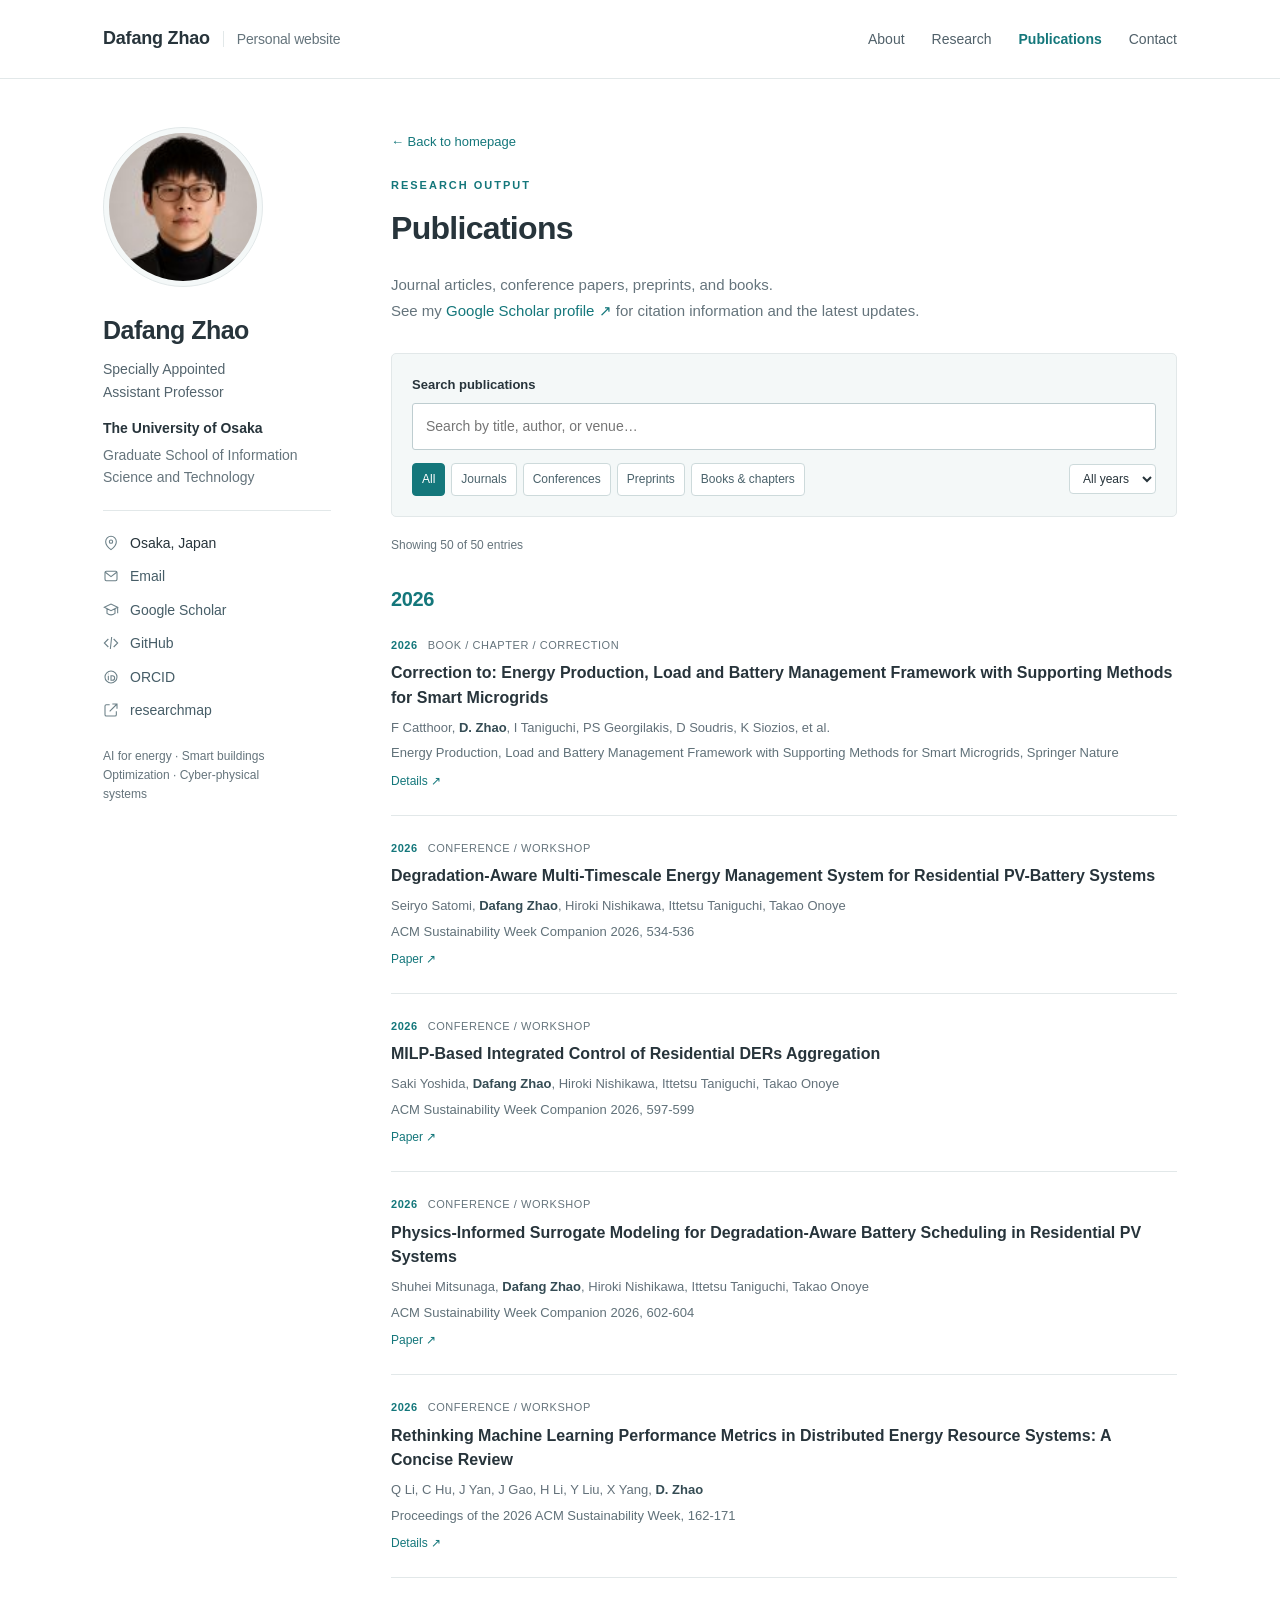
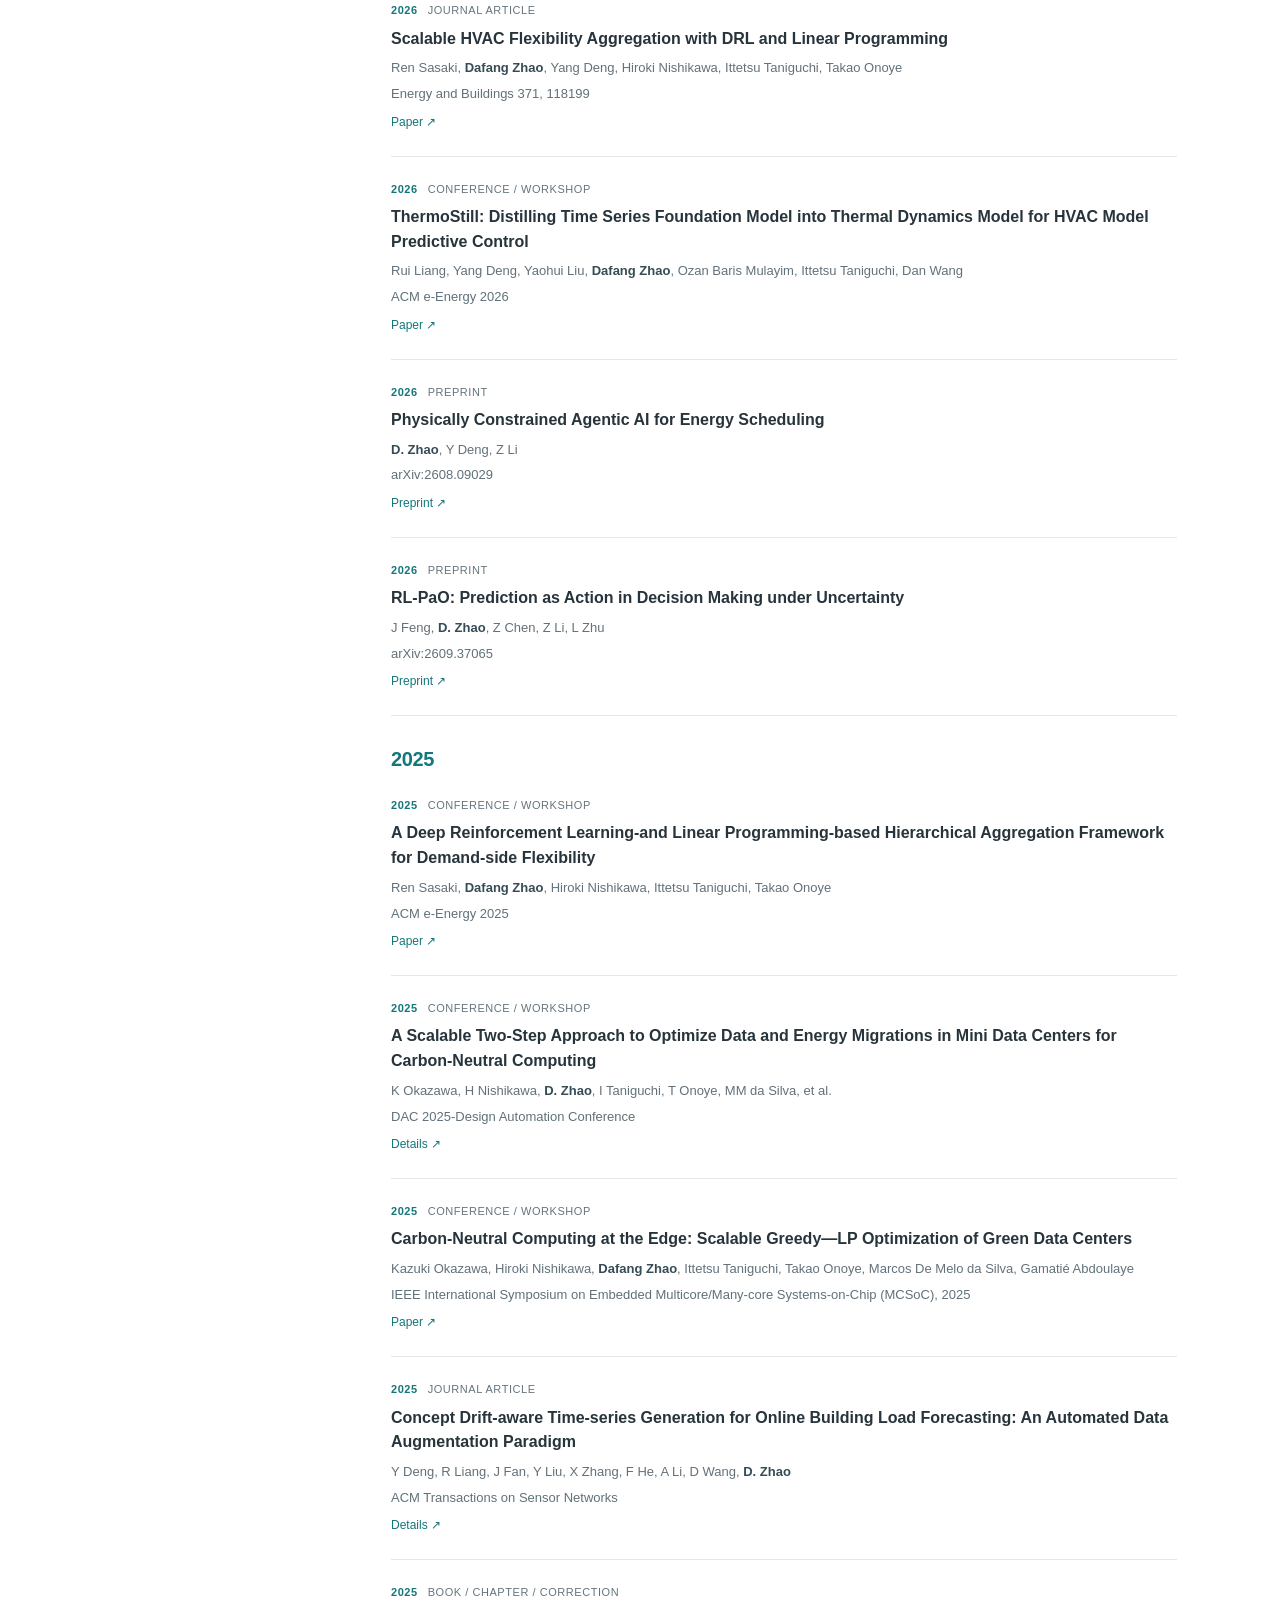
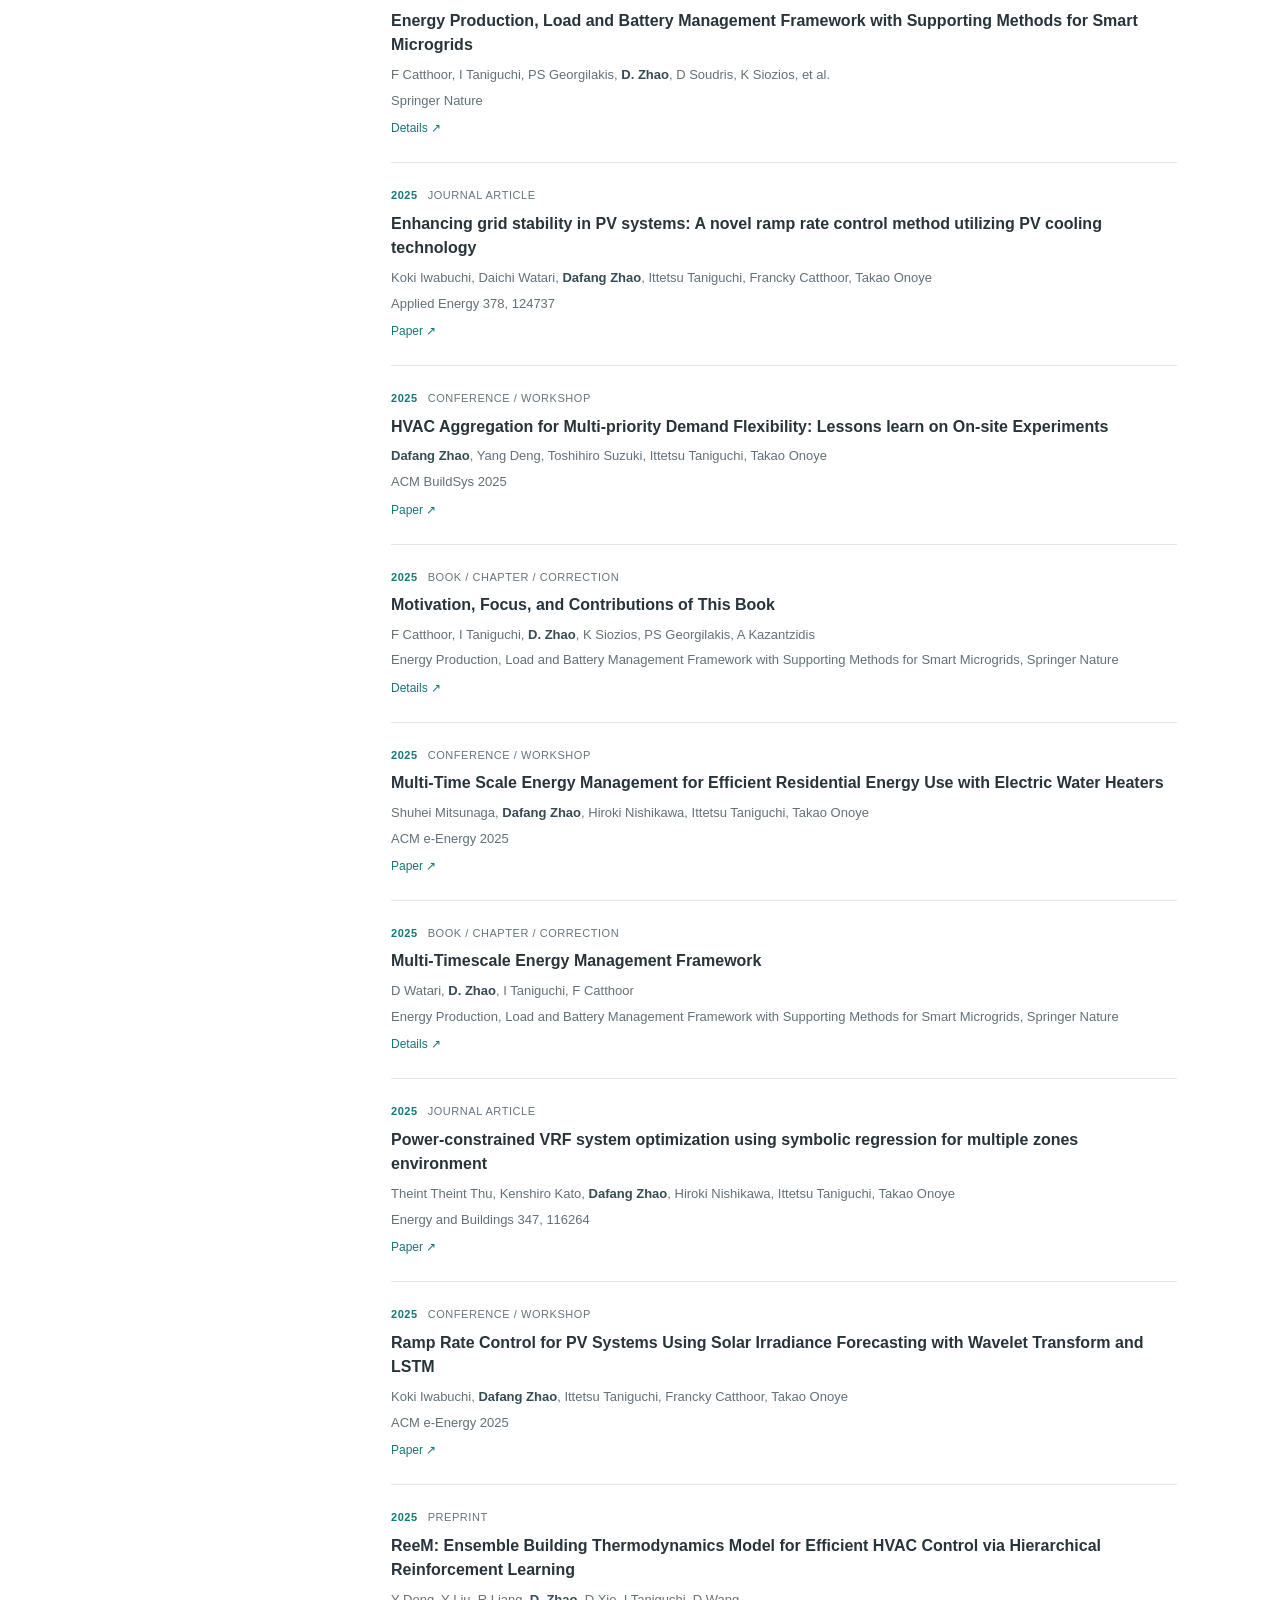
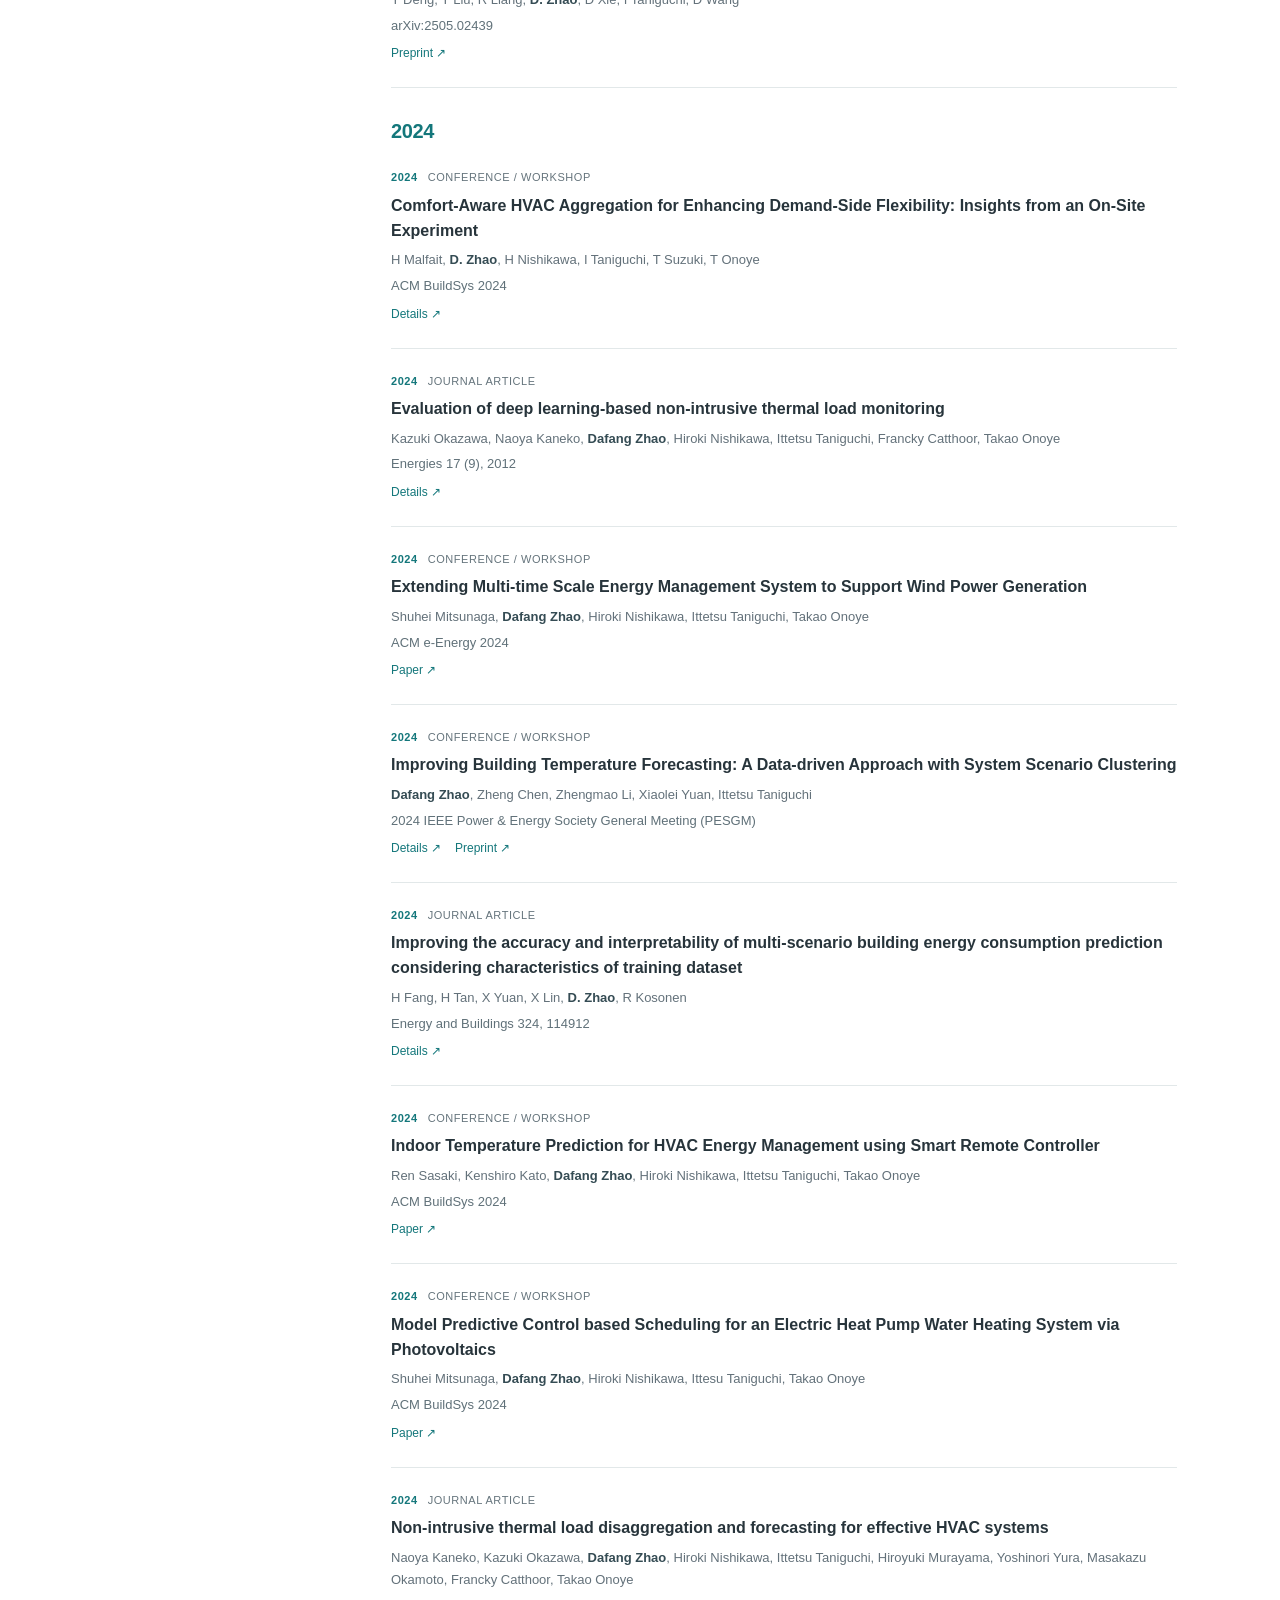
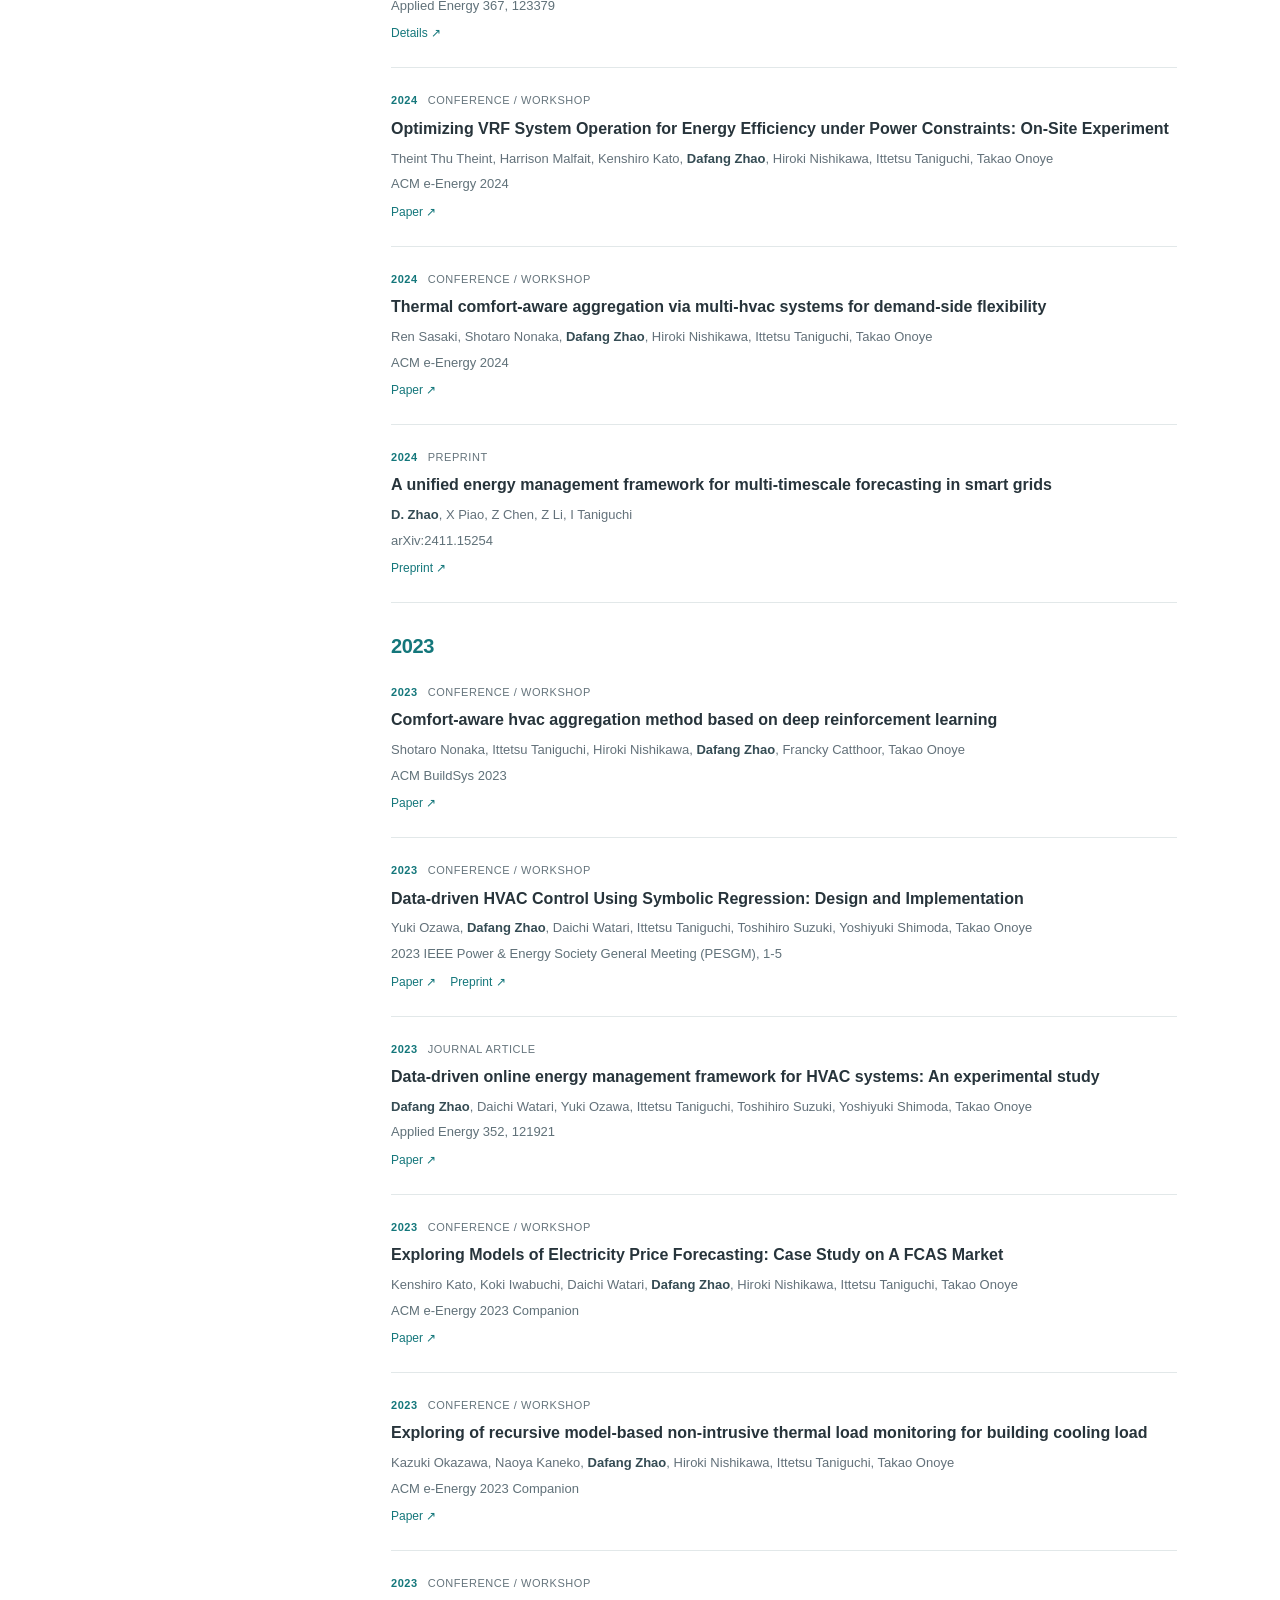
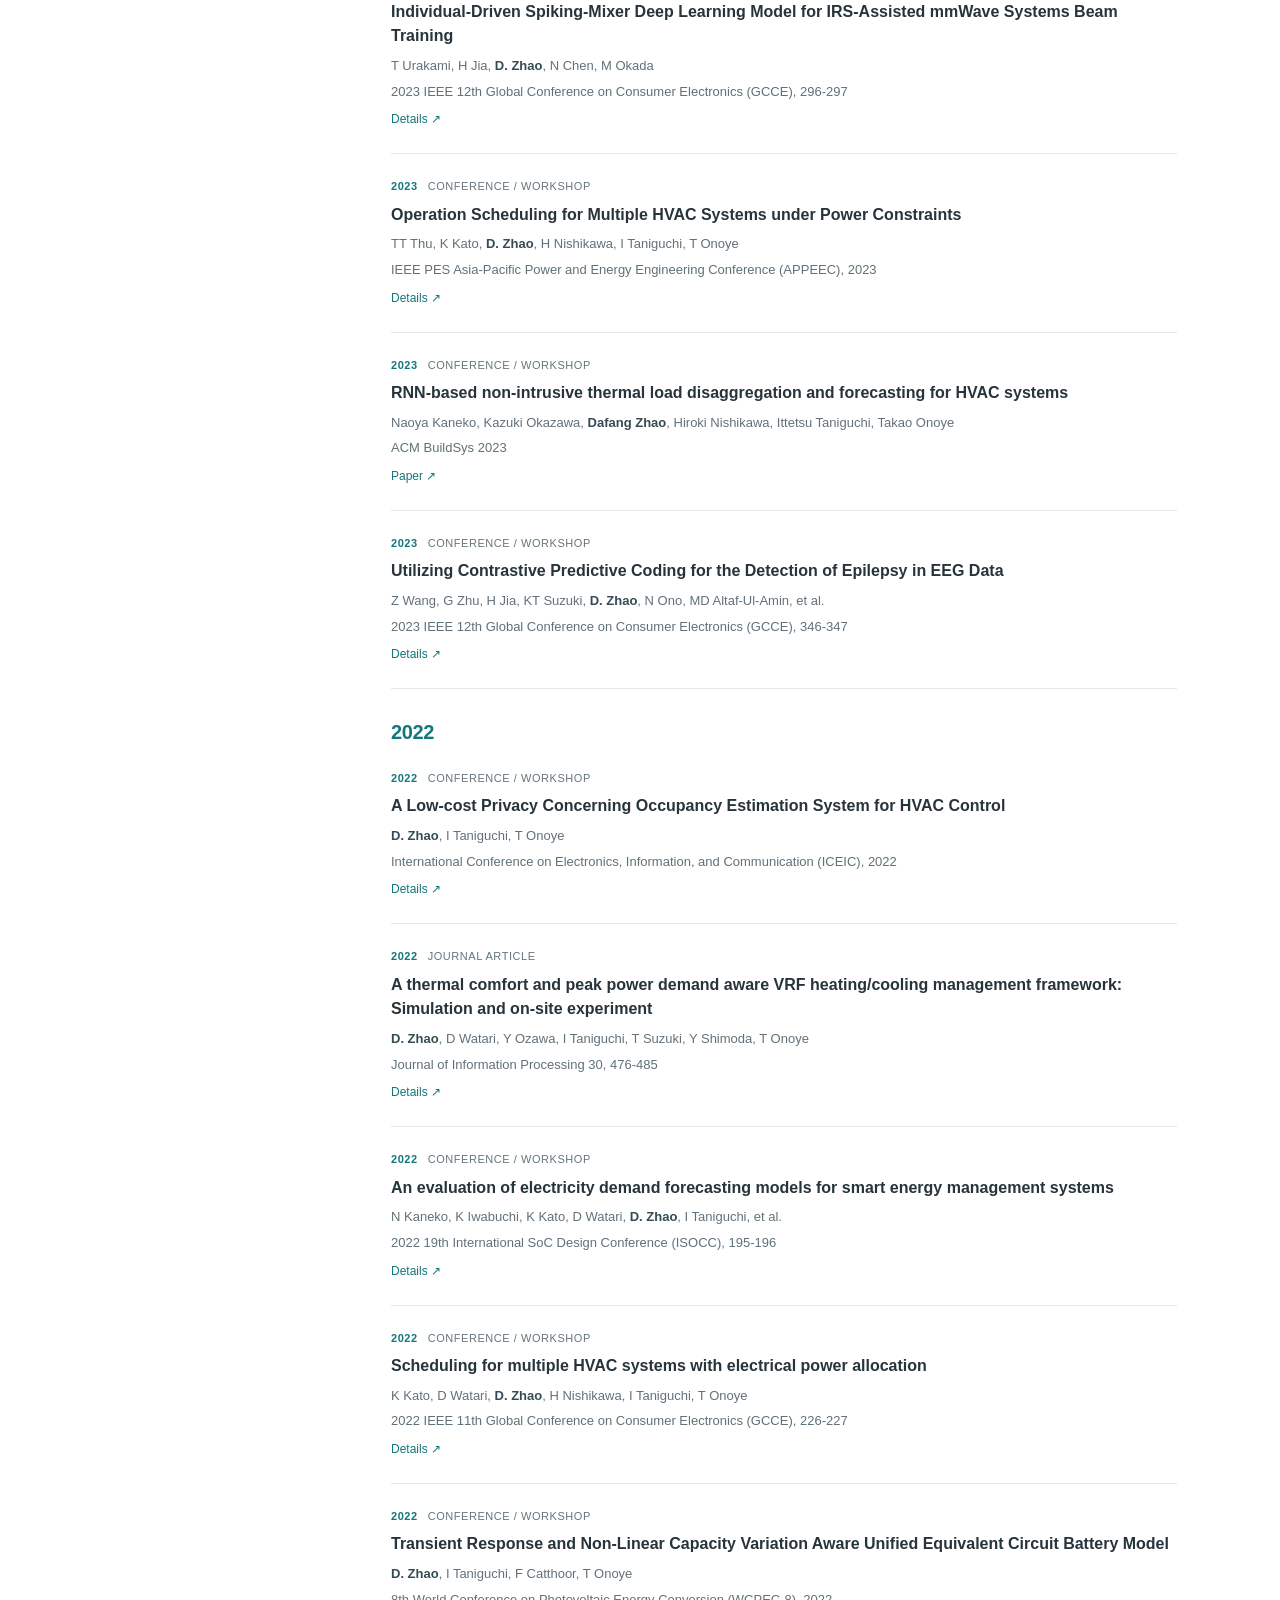
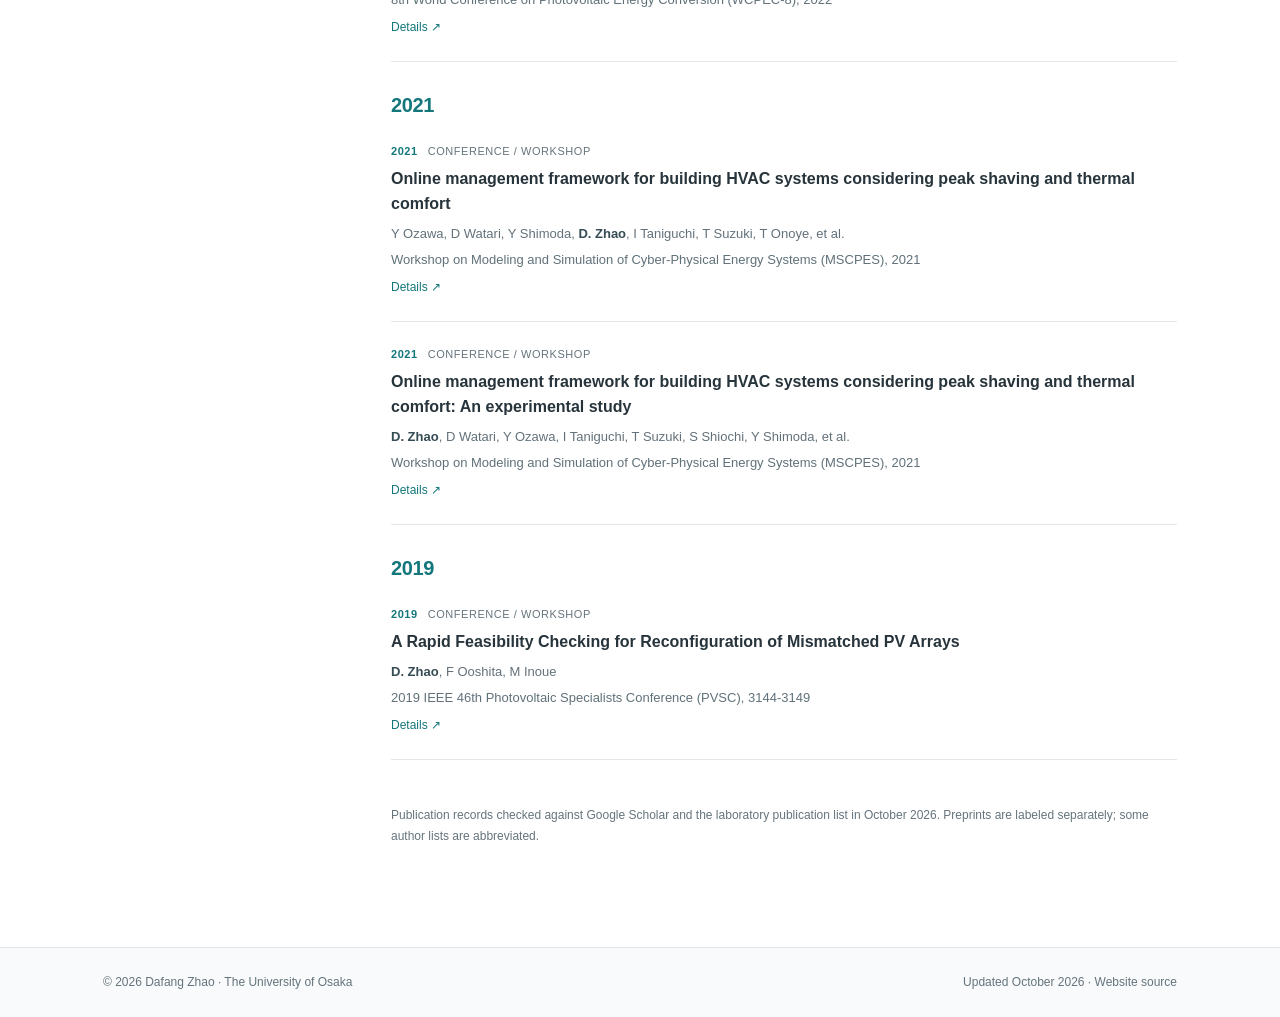
==== publications.html @ ebcf97de "Build personal academic website with research profile and searchable publications" ====
<!doctype html>
<html lang="en"><head>
<meta charset="utf-8"><meta name="viewport" content="width=device-width, initial-scale=1">
<title>Publications | Dafang Zhao</title>
<meta name="description" content="Dafang Zhao, Specially Appointed Assistant Professor at The University of Osaka. Research in AI for energy, HVAC control, battery scheduling, and optimization.">
<meta name="theme-color" content="#14777b"><meta property="og:type" content="website"><meta property="og:title" content="Publications | Dafang Zhao">
<meta property="og:description" content="AI, optimization, and intelligent energy systems. Research, publications, and academic background."><meta property="og:url" content="https://jacobzhao.github.io/publications.html">
<link rel="canonical" href="https://jacobzhao.github.io/publications.html"><link rel="icon" href="assets/favicon.svg" type="image/svg+xml"><link rel="stylesheet" href="assets/style.css">
<script type="application/ld+json">{"@context": "https://schema.org", "@type": "Person", "name": "Dafang Zhao", "url": "https://jacobzhao.github.io/", "image": "https://jacobzhao.github.io/assets/portrait.jpg", "jobTitle": "Specially Appointed Assistant Professor", "affiliation": {"@type": "Organization", "name": "The University of Osaka"}, "sameAs": ["https://scholar.google.com/citations?user=62711IsAAAAJ&hl=en", "https://github.com/JacobZhao", "https://orcid.org/0000-0001-8107-4260", "https://researchmap.jp/zhaodafang?lang=en"]}</script><script src="assets/main.js" defer></script>
</head><body>
<a class="skip-link" href="#main">Skip to content</a>
<header class="masthead"><div class="masthead-inner"><a class="brand" href="index.html">Dafang Zhao<span>Personal website</span></a>
<nav class="main-nav" aria-label="Main navigation"><a href="index.html" >About</a><a href="index.html#research">Research</a><a href="publications.html" aria-current="page">Publications</a><a href="index.html#contact">Contact</a></nav></div></header>
<div class="page-layout"><aside class="profile" aria-label="Dafang Zhao's profile">
      <img class="portrait" src="assets/portrait.jpg" alt="Dafang Zhao" width="160" height="160">
      <h2 class="profile-name">Dafang Zhao</h2>
      <p class="profile-role">Specially Appointed<br>Assistant Professor</p>
      <p class="profile-institution">The University of Osaka<span>Graduate School of Information<br>Science and Technology</span></p>
      <ul class="profile-links"><li class="location"><svg viewBox="0 0 24 24" aria-hidden="true"><path d="M20 10c0 6-8 12-8 12S4 16 4 10a8 8 0 1 1 16 0Z"/><circle cx="12" cy="10" r="2.5"/></svg>Osaka, Japan</li><li><svg viewBox="0 0 24 24" aria-hidden="true"><rect x="3" y="5" width="18" height="14" rx="2"/><path d="m3 6 9 7 9-7"/></svg><a href="mailto:zhao.dafang@ist.osaka-u.ac.jp">Email</a></li><li><svg viewBox="0 0 24 24" aria-hidden="true"><path d="m2 8 10-5 10 5-10 5Z M6 10v7c4 3 8 3 12 0v-7 M22 8v9"/></svg><a href="https://scholar.google.com/citations?user=62711IsAAAAJ&amp;hl=en">Google Scholar</a></li><li><svg viewBox="0 0 24 24" aria-hidden="true"><path d="m8 6-6 6 6 6m8-12 6 6-6 6m-3-15-2 18"/></svg><a href="https://github.com/JacobZhao">GitHub</a></li><li><svg viewBox="0 0 24 24" aria-hidden="true"><circle cx="12" cy="12" r="9"/><path d="M8 10v7m0-10v1m4 2h2a3 3 0 0 1 0 7h-2Z"/></svg><a href="https://orcid.org/0000-0001-8107-4260">ORCID</a></li><li><svg viewBox="0 0 24 24" aria-hidden="true"><path d="M14 3h7v7m0-7L10 14m0-10H5a2 2 0 0 0-2 2v13a2 2 0 0 0 2 2h13a2 2 0 0 0 2-2v-5"/></svg><a href="https://researchmap.jp/zhaodafang?lang=en">researchmap</a></li></ul>
      <p class="sidebar-note">AI for energy · Smart buildings<br>Optimization · Cyber-physical systems</p>
    </aside><main class="content" id="main"><a class="back-link" href="index.html">← Back to homepage</a><p class="eyebrow">Research output</p><h1>Publications</h1><p class="page-intro">Journal articles, conference papers, preprints, and books.<br>See my <a href="https://scholar.google.com/citations?user=62711IsAAAAJ&amp;hl=en">Google Scholar profile ↗</a> for citation information and the latest updates.</p>
    <div class="publication-tools js-only"><label class="search-label" for="publication-search">Search publications</label><input class="search-input" type="search" id="publication-search" placeholder="Search by title, author, or venue…" autocomplete="off">
    <div class="filter-row"><div class="type-filter" role="group" aria-label="Publication type"><button type="button" class="filter-button" data-filter="all" aria-pressed="true">All</button><button type="button" class="filter-button" data-filter="journal" aria-pressed="false">Journals</button><button type="button" class="filter-button" data-filter="conference" aria-pressed="false">Conferences</button><button type="button" class="filter-button" data-filter="preprint" aria-pressed="false">Preprints</button><button type="button" class="filter-button" data-filter="book" aria-pressed="false">Books & chapters</button></div><select class="year-select" id="publication-year" aria-label="Publication year"><option value="all">All years</option><option value="2026">2026</option><option value="2025">2025</option><option value="2024">2024</option><option value="2023">2023</option><option value="2022">2022</option><option value="2021">2021</option><option value="2019">2019</option></select></div></div><p class="results-status js-only" id="results-status" role="status" aria-live="polite">Showing 50 entries</p><section class="year-group" aria-labelledby="year-2026"><h2 class="year-heading" id="year-2026">2026</h2><ul class="pub-list"><li class="publication" data-type="book" data-year="2026">
      <div class="pub-kicker"><span class="year">2026</span><span>Book / chapter / correction</span></div>
      <h3><a href="https://scholar.google.com/citations?view_op=view_citation&amp;hl=en&amp;user=62711IsAAAAJ&amp;cstart=20&amp;pagesize=80&amp;citation_for_view=62711IsAAAAJ:bEWYMUwI8FkC">Correction to: Energy Production, Load and Battery Management Framework with Supporting Methods for Smart Microgrids</a></h3>
      <p class="authors">F Catthoor, <strong>D. Zhao</strong>, I Taniguchi, PS Georgilakis, D Soudris, K Siozios, et al.</p><p class="venue">Energy Production, Load and Battery Management Framework with Supporting Methods for Smart Microgrids, Springer Nature</p>
      <div class="pub-links"><a href="https://scholar.google.com/citations?view_op=view_citation&amp;hl=en&amp;user=62711IsAAAAJ&amp;cstart=20&amp;pagesize=80&amp;citation_for_view=62711IsAAAAJ:bEWYMUwI8FkC">Details ↗</a></div></li><li class="publication" data-type="conference" data-year="2026">
      <div class="pub-kicker"><span class="year">2026</span><span>Conference / workshop</span></div>
      <h3><a href="https://doi.org/10.1145/3765611.3815372">Degradation-Aware Multi-Timescale Energy Management System for Residential PV-Battery Systems</a></h3>
      <p class="authors">Seiryo Satomi, <strong>Dafang Zhao</strong>, Hiroki Nishikawa, Ittetsu Taniguchi, Takao Onoye</p><p class="venue">ACM Sustainability Week Companion 2026, 534-536</p>
      <div class="pub-links"><a href="https://doi.org/10.1145/3765611.3815372">Paper ↗</a></div></li><li class="publication" data-type="conference" data-year="2026">
      <div class="pub-kicker"><span class="year">2026</span><span>Conference / workshop</span></div>
      <h3><a href="https://doi.org/10.1145/3765611.3815352">MILP-Based Integrated Control of Residential DERs Aggregation</a></h3>
      <p class="authors">Saki Yoshida, <strong>Dafang Zhao</strong>, Hiroki Nishikawa, Ittetsu Taniguchi, Takao Onoye</p><p class="venue">ACM Sustainability Week Companion 2026, 597-599</p>
      <div class="pub-links"><a href="https://doi.org/10.1145/3765611.3815352">Paper ↗</a></div></li><li class="publication" data-type="conference" data-year="2026">
      <div class="pub-kicker"><span class="year">2026</span><span>Conference / workshop</span></div>
      <h3><a href="https://doi.org/10.1145/3765611.3815356">Physics-Informed Surrogate Modeling for Degradation-Aware Battery Scheduling in Residential PV Systems</a></h3>
      <p class="authors">Shuhei Mitsunaga, <strong>Dafang Zhao</strong>, Hiroki Nishikawa, Ittetsu Taniguchi, Takao Onoye</p><p class="venue">ACM Sustainability Week Companion 2026, 602-604</p>
      <div class="pub-links"><a href="https://doi.org/10.1145/3765611.3815356">Paper ↗</a></div></li><li class="publication" data-type="conference" data-year="2026">
      <div class="pub-kicker"><span class="year">2026</span><span>Conference / workshop</span></div>
      <h3><a href="https://scholar.google.com/citations?view_op=view_citation&amp;hl=en&amp;user=62711IsAAAAJ&amp;cstart=20&amp;pagesize=80&amp;citation_for_view=62711IsAAAAJ:maZDTaKrznsC">Rethinking Machine Learning Performance Metrics in Distributed Energy Resource Systems: A Concise Review</a></h3>
      <p class="authors">Q Li, C Hu, J Yan, J Gao, H Li, Y Liu, X Yang, <strong>D. Zhao</strong></p><p class="venue">Proceedings of the 2026 ACM Sustainability Week, 162-171</p>
      <div class="pub-links"><a href="https://scholar.google.com/citations?view_op=view_citation&amp;hl=en&amp;user=62711IsAAAAJ&amp;cstart=20&amp;pagesize=80&amp;citation_for_view=62711IsAAAAJ:maZDTaKrznsC">Details ↗</a></div></li><li class="publication" data-type="journal" data-year="2026">
      <div class="pub-kicker"><span class="year">2026</span><span>Journal article</span></div>
      <h3><a href="https://doi.org/10.1016/j.enbuild.2026.118199">Scalable HVAC Flexibility Aggregation with DRL and Linear Programming</a></h3>
      <p class="authors">Ren Sasaki, <strong>Dafang Zhao</strong>, Yang Deng, Hiroki Nishikawa, Ittetsu Taniguchi, Takao Onoye</p><p class="venue">Energy and Buildings 371, 118199</p>
      <div class="pub-links"><a href="https://doi.org/10.1016/j.enbuild.2026.118199">Paper ↗</a></div></li><li class="publication" data-type="conference" data-year="2026">
      <div class="pub-kicker"><span class="year">2026</span><span>Conference / workshop</span></div>
      <h3><a href="https://doi.org/10.1145/3744255.3811745">ThermoStill: Distilling Time Series Foundation Model into Thermal Dynamics Model for HVAC Model Predictive Control</a></h3>
      <p class="authors">Rui Liang, Yang Deng, Yaohui Liu, <strong>Dafang Zhao</strong>, Ozan Baris Mulayim, Ittetsu Taniguchi, Dan Wang</p><p class="venue">ACM e-Energy 2026</p>
      <div class="pub-links"><a href="https://doi.org/10.1145/3744255.3811745">Paper ↗</a></div></li><li class="publication" data-type="preprint" data-year="2026">
      <div class="pub-kicker"><span class="year">2026</span><span>Preprint</span></div>
      <h3><a href="https://arxiv.org/abs/2608.09029">Physically Constrained Agentic AI for Energy Scheduling</a></h3>
      <p class="authors"><strong>D. Zhao</strong>, Y Deng, Z Li</p><p class="venue">arXiv:2608.09029</p>
      <div class="pub-links"><a href="https://arxiv.org/abs/2608.09029">Preprint ↗</a></div></li><li class="publication" data-type="preprint" data-year="2026">
      <div class="pub-kicker"><span class="year">2026</span><span>Preprint</span></div>
      <h3><a href="https://arxiv.org/abs/2609.37065">RL-PaO: Prediction as Action in Decision Making under Uncertainty</a></h3>
      <p class="authors">J Feng, <strong>D. Zhao</strong>, Z Chen, Z Li, L Zhu</p><p class="venue">arXiv:2609.37065</p>
      <div class="pub-links"><a href="https://arxiv.org/abs/2609.37065">Preprint ↗</a></div></li></ul></section><section class="year-group" aria-labelledby="year-2025"><h2 class="year-heading" id="year-2025">2025</h2><ul class="pub-list"><li class="publication" data-type="conference" data-year="2025">
      <div class="pub-kicker"><span class="year">2025</span><span>Conference / workshop</span></div>
      <h3><a href="https://doi.org/10.1145/3679240.3734672">A Deep Reinforcement Learning-and Linear Programming-based Hierarchical Aggregation Framework for Demand-side Flexibility</a></h3>
      <p class="authors">Ren Sasaki, <strong>Dafang Zhao</strong>, Hiroki Nishikawa, Ittetsu Taniguchi, Takao Onoye</p><p class="venue">ACM e-Energy 2025</p>
      <div class="pub-links"><a href="https://doi.org/10.1145/3679240.3734672">Paper ↗</a></div></li><li class="publication" data-type="conference" data-year="2025">
      <div class="pub-kicker"><span class="year">2025</span><span>Conference / workshop</span></div>
      <h3><a href="https://scholar.google.com/citations?view_op=view_citation&amp;hl=en&amp;user=62711IsAAAAJ&amp;cstart=20&amp;pagesize=80&amp;citation_for_view=62711IsAAAAJ:blknAaTinKkC">A Scalable Two-Step Approach to Optimize Data and Energy Migrations in Mini Data Centers for Carbon-Neutral Computing</a></h3>
      <p class="authors">K Okazawa, H Nishikawa, <strong>D. Zhao</strong>, I Taniguchi, T Onoye, MM da Silva, et al.</p><p class="venue">DAC 2025-Design Automation Conference</p>
      <div class="pub-links"><a href="https://scholar.google.com/citations?view_op=view_citation&amp;hl=en&amp;user=62711IsAAAAJ&amp;cstart=20&amp;pagesize=80&amp;citation_for_view=62711IsAAAAJ:blknAaTinKkC">Details ↗</a></div></li><li class="publication" data-type="conference" data-year="2025">
      <div class="pub-kicker"><span class="year">2025</span><span>Conference / workshop</span></div>
      <h3><a href="https://doi.org/10.1109/MCSoC67473.2025.00110">Carbon-Neutral Computing at the Edge: Scalable Greedy—LP Optimization of Green Data Centers</a></h3>
      <p class="authors">Kazuki Okazawa, Hiroki Nishikawa, <strong>Dafang Zhao</strong>, Ittetsu Taniguchi, Takao Onoye, Marcos De Melo da Silva, Gamatié Abdoulaye</p><p class="venue">IEEE International Symposium on Embedded Multicore/Many-core Systems-on-Chip (MCSoC), 2025</p>
      <div class="pub-links"><a href="https://doi.org/10.1109/MCSoC67473.2025.00110">Paper ↗</a></div></li><li class="publication" data-type="journal" data-year="2025">
      <div class="pub-kicker"><span class="year">2025</span><span>Journal article</span></div>
      <h3><a href="https://scholar.google.com/citations?view_op=view_citation&amp;hl=en&amp;user=62711IsAAAAJ&amp;cstart=20&amp;pagesize=80&amp;citation_for_view=62711IsAAAAJ:qUcmZB5y_30C">Concept Drift-aware Time-series Generation for Online Building Load Forecasting: An Automated Data Augmentation Paradigm</a></h3>
      <p class="authors">Y Deng, R Liang, J Fan, Y Liu, X Zhang, F He, A Li, D Wang, <strong>D. Zhao</strong></p><p class="venue">ACM Transactions on Sensor Networks</p>
      <div class="pub-links"><a href="https://scholar.google.com/citations?view_op=view_citation&amp;hl=en&amp;user=62711IsAAAAJ&amp;cstart=20&amp;pagesize=80&amp;citation_for_view=62711IsAAAAJ:qUcmZB5y_30C">Details ↗</a></div></li><li class="publication" data-type="book" data-year="2025">
      <div class="pub-kicker"><span class="year">2025</span><span>Book / chapter / correction</span></div>
      <h3><a href="https://scholar.google.com/citations?view_op=view_citation&amp;hl=en&amp;user=62711IsAAAAJ&amp;cstart=20&amp;pagesize=80&amp;citation_for_view=62711IsAAAAJ:RHpTSmoSYBkC">Energy Production, Load and Battery Management Framework with Supporting Methods for Smart Microgrids</a></h3>
      <p class="authors">F Catthoor, I Taniguchi, PS Georgilakis, <strong>D. Zhao</strong>, D Soudris, K Siozios, et al.</p><p class="venue">Springer Nature</p>
      <div class="pub-links"><a href="https://scholar.google.com/citations?view_op=view_citation&amp;hl=en&amp;user=62711IsAAAAJ&amp;cstart=20&amp;pagesize=80&amp;citation_for_view=62711IsAAAAJ:RHpTSmoSYBkC">Details ↗</a></div></li><li class="publication" data-type="journal" data-year="2025">
      <div class="pub-kicker"><span class="year">2025</span><span>Journal article</span></div>
      <h3><a href="https://doi.org/10.1016/j.apenergy.2024.124737">Enhancing grid stability in PV systems: A novel ramp rate control method utilizing PV cooling technology</a></h3>
      <p class="authors">Koki Iwabuchi, Daichi Watari, <strong>Dafang Zhao</strong>, Ittetsu Taniguchi, Francky Catthoor, Takao Onoye</p><p class="venue">Applied Energy 378, 124737</p>
      <div class="pub-links"><a href="https://doi.org/10.1016/j.apenergy.2024.124737">Paper ↗</a></div></li><li class="publication" data-type="conference" data-year="2025">
      <div class="pub-kicker"><span class="year">2025</span><span>Conference / workshop</span></div>
      <h3><a href="https://doi.org/10.1145/3736425.3770099">HVAC Aggregation for Multi-priority Demand Flexibility: Lessons learn on On-site Experiments</a></h3>
      <p class="authors"><strong>Dafang Zhao</strong>, Yang Deng, Toshihiro Suzuki, Ittetsu Taniguchi, Takao Onoye</p><p class="venue">ACM BuildSys 2025</p>
      <div class="pub-links"><a href="https://doi.org/10.1145/3736425.3770099">Paper ↗</a></div></li><li class="publication" data-type="book" data-year="2025">
      <div class="pub-kicker"><span class="year">2025</span><span>Book / chapter / correction</span></div>
      <h3><a href="https://scholar.google.com/citations?view_op=view_citation&amp;hl=en&amp;user=62711IsAAAAJ&amp;cstart=20&amp;pagesize=80&amp;citation_for_view=62711IsAAAAJ:HDshCWvjkbEC">Motivation, Focus, and Contributions of This Book</a></h3>
      <p class="authors">F Catthoor, I Taniguchi, <strong>D. Zhao</strong>, K Siozios, PS Georgilakis, A Kazantzidis</p><p class="venue">Energy Production, Load and Battery Management Framework with Supporting Methods for Smart Microgrids, Springer Nature</p>
      <div class="pub-links"><a href="https://scholar.google.com/citations?view_op=view_citation&amp;hl=en&amp;user=62711IsAAAAJ&amp;cstart=20&amp;pagesize=80&amp;citation_for_view=62711IsAAAAJ:HDshCWvjkbEC">Details ↗</a></div></li><li class="publication" data-type="conference" data-year="2025">
      <div class="pub-kicker"><span class="year">2025</span><span>Conference / workshop</span></div>
      <h3><a href="https://doi.org/10.1145/3679240.3734673">Multi-Time Scale Energy Management for Efficient Residential Energy Use with Electric Water Heaters</a></h3>
      <p class="authors">Shuhei Mitsunaga, <strong>Dafang Zhao</strong>, Hiroki Nishikawa, Ittetsu Taniguchi, Takao Onoye</p><p class="venue">ACM e-Energy 2025</p>
      <div class="pub-links"><a href="https://doi.org/10.1145/3679240.3734673">Paper ↗</a></div></li><li class="publication" data-type="book" data-year="2025">
      <div class="pub-kicker"><span class="year">2025</span><span>Book / chapter / correction</span></div>
      <h3><a href="https://scholar.google.com/citations?view_op=view_citation&amp;hl=en&amp;user=62711IsAAAAJ&amp;cstart=20&amp;pagesize=80&amp;citation_for_view=62711IsAAAAJ:mB3voiENLucC">Multi-Timescale Energy Management Framework</a></h3>
      <p class="authors">D Watari, <strong>D. Zhao</strong>, I Taniguchi, F Catthoor</p><p class="venue">Energy Production, Load and Battery Management Framework with Supporting Methods for Smart Microgrids, Springer Nature</p>
      <div class="pub-links"><a href="https://scholar.google.com/citations?view_op=view_citation&amp;hl=en&amp;user=62711IsAAAAJ&amp;cstart=20&amp;pagesize=80&amp;citation_for_view=62711IsAAAAJ:mB3voiENLucC">Details ↗</a></div></li><li class="publication" data-type="journal" data-year="2025">
      <div class="pub-kicker"><span class="year">2025</span><span>Journal article</span></div>
      <h3><a href="https://doi.org/10.1016/j.enbuild.2025.116264">Power-constrained VRF system optimization using symbolic regression for multiple zones environment</a></h3>
      <p class="authors">Theint Theint Thu, Kenshiro Kato, <strong>Dafang Zhao</strong>, Hiroki Nishikawa, Ittetsu Taniguchi, Takao Onoye</p><p class="venue">Energy and Buildings 347, 116264</p>
      <div class="pub-links"><a href="https://doi.org/10.1016/j.enbuild.2025.116264">Paper ↗</a></div></li><li class="publication" data-type="conference" data-year="2025">
      <div class="pub-kicker"><span class="year">2025</span><span>Conference / workshop</span></div>
      <h3><a href="https://doi.org/10.1145/3679240.3734679">Ramp Rate Control for PV Systems Using Solar Irradiance Forecasting with Wavelet Transform and LSTM</a></h3>
      <p class="authors">Koki Iwabuchi, <strong>Dafang Zhao</strong>, Ittetsu Taniguchi, Francky Catthoor, Takao Onoye</p><p class="venue">ACM e-Energy 2025</p>
      <div class="pub-links"><a href="https://doi.org/10.1145/3679240.3734679">Paper ↗</a></div></li><li class="publication" data-type="preprint" data-year="2025">
      <div class="pub-kicker"><span class="year">2025</span><span>Preprint</span></div>
      <h3><a href="https://arxiv.org/abs/2505.02439">ReeM: Ensemble Building Thermodynamics Model for Efficient HVAC Control via Hierarchical Reinforcement Learning</a></h3>
      <p class="authors">Y Deng, Y Liu, R Liang, <strong>D. Zhao</strong>, D Xie, I Taniguchi, D Wang</p><p class="venue">arXiv:2505.02439</p>
      <div class="pub-links"><a href="https://arxiv.org/abs/2505.02439">Preprint ↗</a></div></li></ul></section><section class="year-group" aria-labelledby="year-2024"><h2 class="year-heading" id="year-2024">2024</h2><ul class="pub-list"><li class="publication" data-type="conference" data-year="2024">
      <div class="pub-kicker"><span class="year">2024</span><span>Conference / workshop</span></div>
      <h3><a href="https://scholar.google.com/citations?view_op=view_citation&amp;hl=en&amp;user=62711IsAAAAJ&amp;cstart=20&amp;pagesize=80&amp;citation_for_view=62711IsAAAAJ:9ZlFYXVOiuMC">Comfort-Aware HVAC Aggregation for Enhancing Demand-Side Flexibility: Insights from an On-Site Experiment</a></h3>
      <p class="authors">H Malfait, <strong>D. Zhao</strong>, H Nishikawa, I Taniguchi, T Suzuki, T Onoye</p><p class="venue">ACM BuildSys 2024</p>
      <div class="pub-links"><a href="https://scholar.google.com/citations?view_op=view_citation&amp;hl=en&amp;user=62711IsAAAAJ&amp;cstart=20&amp;pagesize=80&amp;citation_for_view=62711IsAAAAJ:9ZlFYXVOiuMC">Details ↗</a></div></li><li class="publication" data-type="journal" data-year="2024">
      <div class="pub-kicker"><span class="year">2024</span><span>Journal article</span></div>
      <h3><a href="https://scholar.google.com/citations?view_op=view_citation&amp;hl=en&amp;user=62711IsAAAAJ&amp;citation_for_view=62711IsAAAAJ:Zph67rFs4hoC">Evaluation of deep learning-based non-intrusive thermal load monitoring</a></h3>
      <p class="authors">Kazuki Okazawa, Naoya Kaneko, <strong>Dafang Zhao</strong>, Hiroki Nishikawa, Ittetsu Taniguchi, Francky Catthoor, Takao Onoye</p><p class="venue">Energies 17 (9), 2012</p>
      <div class="pub-links"><a href="https://scholar.google.com/citations?view_op=view_citation&amp;hl=en&amp;user=62711IsAAAAJ&amp;citation_for_view=62711IsAAAAJ:Zph67rFs4hoC">Details ↗</a></div></li><li class="publication" data-type="conference" data-year="2024">
      <div class="pub-kicker"><span class="year">2024</span><span>Conference / workshop</span></div>
      <h3><a href="https://doi.org/10.1145/3632775.3661978">Extending Multi-time Scale Energy Management System to Support Wind Power Generation</a></h3>
      <p class="authors">Shuhei Mitsunaga, <strong>Dafang Zhao</strong>, Hiroki Nishikawa, Ittetsu Taniguchi, Takao Onoye</p><p class="venue">ACM e-Energy 2024</p>
      <div class="pub-links"><a href="https://doi.org/10.1145/3632775.3661978">Paper ↗</a></div></li><li class="publication" data-type="conference" data-year="2024">
      <div class="pub-kicker"><span class="year">2024</span><span>Conference / workshop</span></div>
      <h3><a href="https://scholar.google.com/citations?view_op=view_citation&amp;hl=en&amp;user=62711IsAAAAJ&amp;citation_for_view=62711IsAAAAJ:8k81kl-MbHgC">Improving Building Temperature Forecasting: A Data-driven Approach with System Scenario Clustering</a></h3>
      <p class="authors"><strong>Dafang Zhao</strong>, Zheng Chen, Zhengmao Li, Xiaolei Yuan, Ittetsu Taniguchi</p><p class="venue">2024 IEEE Power &amp; Energy Society General Meeting (PESGM)</p>
      <div class="pub-links"><a href="https://scholar.google.com/citations?view_op=view_citation&amp;hl=en&amp;user=62711IsAAAAJ&amp;citation_for_view=62711IsAAAAJ:8k81kl-MbHgC">Details ↗</a><a href="https://arxiv.org/abs/2402.13628">Preprint ↗</a></div></li><li class="publication" data-type="journal" data-year="2024">
      <div class="pub-kicker"><span class="year">2024</span><span>Journal article</span></div>
      <h3><a href="https://scholar.google.com/citations?view_op=view_citation&amp;hl=en&amp;user=62711IsAAAAJ&amp;citation_for_view=62711IsAAAAJ:4DMP91E08xMC">Improving the accuracy and interpretability of multi-scenario building energy consumption prediction considering characteristics of training dataset</a></h3>
      <p class="authors">H Fang, H Tan, X Yuan, X Lin, <strong>D. Zhao</strong>, R Kosonen</p><p class="venue">Energy and Buildings 324, 114912</p>
      <div class="pub-links"><a href="https://scholar.google.com/citations?view_op=view_citation&amp;hl=en&amp;user=62711IsAAAAJ&amp;citation_for_view=62711IsAAAAJ:4DMP91E08xMC">Details ↗</a></div></li><li class="publication" data-type="conference" data-year="2024">
      <div class="pub-kicker"><span class="year">2024</span><span>Conference / workshop</span></div>
      <h3><a href="https://doi.org/10.1145/3671127.3698702">Indoor Temperature Prediction for HVAC Energy Management using Smart Remote Controller</a></h3>
      <p class="authors">Ren Sasaki, Kenshiro Kato, <strong>Dafang Zhao</strong>, Hiroki Nishikawa, Ittetsu Taniguchi, Takao Onoye</p><p class="venue">ACM BuildSys 2024</p>
      <div class="pub-links"><a href="https://doi.org/10.1145/3671127.3698702">Paper ↗</a></div></li><li class="publication" data-type="conference" data-year="2024">
      <div class="pub-kicker"><span class="year">2024</span><span>Conference / workshop</span></div>
      <h3><a href="https://doi.org/10.1145/3671127.3698701">Model Predictive Control based Scheduling for an Electric Heat Pump Water Heating System via Photovoltaics</a></h3>
      <p class="authors">Shuhei Mitsunaga, <strong>Dafang Zhao</strong>, Hiroki Nishikawa, Ittesu Taniguchi, Takao Onoye</p><p class="venue">ACM BuildSys 2024</p>
      <div class="pub-links"><a href="https://doi.org/10.1145/3671127.3698701">Paper ↗</a></div></li><li class="publication" data-type="journal" data-year="2024">
      <div class="pub-kicker"><span class="year">2024</span><span>Journal article</span></div>
      <h3><a href="https://scholar.google.com/citations?view_op=view_citation&amp;hl=en&amp;user=62711IsAAAAJ&amp;citation_for_view=62711IsAAAAJ:ULOm3_A8WrAC">Non-intrusive thermal load disaggregation and forecasting for effective HVAC systems</a></h3>
      <p class="authors">Naoya Kaneko, Kazuki Okazawa, <strong>Dafang Zhao</strong>, Hiroki Nishikawa, Ittetsu Taniguchi, Hiroyuki Murayama, Yoshinori Yura, Masakazu Okamoto, Francky Catthoor, Takao Onoye</p><p class="venue">Applied Energy 367, 123379</p>
      <div class="pub-links"><a href="https://scholar.google.com/citations?view_op=view_citation&amp;hl=en&amp;user=62711IsAAAAJ&amp;citation_for_view=62711IsAAAAJ:ULOm3_A8WrAC">Details ↗</a></div></li><li class="publication" data-type="conference" data-year="2024">
      <div class="pub-kicker"><span class="year">2024</span><span>Conference / workshop</span></div>
      <h3><a href="https://doi.org/10.1145/3632775.3661977">Optimizing VRF System Operation for Energy Efficiency under Power Constraints: On-Site Experiment</a></h3>
      <p class="authors">Theint Thu Theint, Harrison Malfait, Kenshiro Kato, <strong>Dafang Zhao</strong>, Hiroki Nishikawa, Ittetsu Taniguchi, Takao Onoye</p><p class="venue">ACM e-Energy 2024</p>
      <div class="pub-links"><a href="https://doi.org/10.1145/3632775.3661977">Paper ↗</a></div></li><li class="publication" data-type="conference" data-year="2024">
      <div class="pub-kicker"><span class="year">2024</span><span>Conference / workshop</span></div>
      <h3><a href="https://doi.org/10.1145/3632775.3661975">Thermal comfort-aware aggregation via multi-hvac systems for demand-side flexibility</a></h3>
      <p class="authors">Ren Sasaki, Shotaro Nonaka, <strong>Dafang Zhao</strong>, Hiroki Nishikawa, Ittetsu Taniguchi, Takao Onoye</p><p class="venue">ACM e-Energy 2024</p>
      <div class="pub-links"><a href="https://doi.org/10.1145/3632775.3661975">Paper ↗</a></div></li><li class="publication" data-type="preprint" data-year="2024">
      <div class="pub-kicker"><span class="year">2024</span><span>Preprint</span></div>
      <h3><a href="https://arxiv.org/abs/2411.15254">A unified energy management framework for multi-timescale forecasting in smart grids</a></h3>
      <p class="authors"><strong>D. Zhao</strong>, X Piao, Z Chen, Z Li, I Taniguchi</p><p class="venue">arXiv:2411.15254</p>
      <div class="pub-links"><a href="https://arxiv.org/abs/2411.15254">Preprint ↗</a></div></li></ul></section><section class="year-group" aria-labelledby="year-2023"><h2 class="year-heading" id="year-2023">2023</h2><ul class="pub-list"><li class="publication" data-type="conference" data-year="2023">
      <div class="pub-kicker"><span class="year">2023</span><span>Conference / workshop</span></div>
      <h3><a href="https://doi.org/10.1145/3600100.3626265">Comfort-aware hvac aggregation method based on deep reinforcement learning</a></h3>
      <p class="authors">Shotaro Nonaka, Ittetsu Taniguchi, Hiroki Nishikawa, <strong>Dafang Zhao</strong>, Francky Catthoor, Takao Onoye</p><p class="venue">ACM BuildSys 2023</p>
      <div class="pub-links"><a href="https://doi.org/10.1145/3600100.3626265">Paper ↗</a></div></li><li class="publication" data-type="conference" data-year="2023">
      <div class="pub-kicker"><span class="year">2023</span><span>Conference / workshop</span></div>
      <h3><a href="https://doi.org/10.1109/PESGM52003.2023.10253270">Data-driven HVAC Control Using Symbolic Regression: Design and Implementation</a></h3>
      <p class="authors">Yuki Ozawa, <strong>Dafang Zhao</strong>, Daichi Watari, Ittetsu Taniguchi, Toshihiro Suzuki, Yoshiyuki Shimoda, Takao Onoye</p><p class="venue">2023 IEEE Power &amp; Energy Society General Meeting (PESGM), 1-5</p>
      <div class="pub-links"><a href="https://doi.org/10.1109/PESGM52003.2023.10253270">Paper ↗</a><a href="https://arxiv.org/abs/2304.03078">Preprint ↗</a></div></li><li class="publication" data-type="journal" data-year="2023">
      <div class="pub-kicker"><span class="year">2023</span><span>Journal article</span></div>
      <h3><a href="https://doi.org/10.1016/j.apenergy.2023.121921">Data-driven online energy management framework for HVAC systems: An experimental study</a></h3>
      <p class="authors"><strong>Dafang Zhao</strong>, Daichi Watari, Yuki Ozawa, Ittetsu Taniguchi, Toshihiro Suzuki, Yoshiyuki Shimoda, Takao Onoye</p><p class="venue">Applied Energy 352, 121921</p>
      <div class="pub-links"><a href="https://doi.org/10.1016/j.apenergy.2023.121921">Paper ↗</a></div></li><li class="publication" data-type="conference" data-year="2023">
      <div class="pub-kicker"><span class="year">2023</span><span>Conference / workshop</span></div>
      <h3><a href="https://doi.org/10.1145/3599733.3600258">Exploring Models of Electricity Price Forecasting: Case Study on A FCAS Market</a></h3>
      <p class="authors">Kenshiro Kato, Koki Iwabuchi, Daichi Watari, <strong>Dafang Zhao</strong>, Hiroki Nishikawa, Ittetsu Taniguchi, Takao Onoye</p><p class="venue">ACM e-Energy 2023 Companion</p>
      <div class="pub-links"><a href="https://doi.org/10.1145/3599733.3600258">Paper ↗</a></div></li><li class="publication" data-type="conference" data-year="2023">
      <div class="pub-kicker"><span class="year">2023</span><span>Conference / workshop</span></div>
      <h3><a href="https://doi.org/10.1145/3599733.3600259">Exploring of recursive model-based non-intrusive thermal load monitoring for building cooling load</a></h3>
      <p class="authors">Kazuki Okazawa, Naoya Kaneko, <strong>Dafang Zhao</strong>, Hiroki Nishikawa, Ittetsu Taniguchi, Takao Onoye</p><p class="venue">ACM e-Energy 2023 Companion</p>
      <div class="pub-links"><a href="https://doi.org/10.1145/3599733.3600259">Paper ↗</a></div></li><li class="publication" data-type="conference" data-year="2023">
      <div class="pub-kicker"><span class="year">2023</span><span>Conference / workshop</span></div>
      <h3><a href="https://scholar.google.com/citations?view_op=view_citation&amp;hl=en&amp;user=62711IsAAAAJ&amp;cstart=20&amp;pagesize=80&amp;citation_for_view=62711IsAAAAJ:4TOpqqG69KYC">Individual-Driven Spiking-Mixer Deep Learning Model for IRS-Assisted mmWave Systems Beam Training</a></h3>
      <p class="authors">T Urakami, H Jia, <strong>D. Zhao</strong>, N Chen, M Okada</p><p class="venue">2023 IEEE 12th Global Conference on Consumer Electronics (GCCE), 296-297</p>
      <div class="pub-links"><a href="https://scholar.google.com/citations?view_op=view_citation&amp;hl=en&amp;user=62711IsAAAAJ&amp;cstart=20&amp;pagesize=80&amp;citation_for_view=62711IsAAAAJ:4TOpqqG69KYC">Details ↗</a></div></li><li class="publication" data-type="conference" data-year="2023">
      <div class="pub-kicker"><span class="year">2023</span><span>Conference / workshop</span></div>
      <h3><a href="https://scholar.google.com/citations?view_op=view_citation&amp;hl=en&amp;user=62711IsAAAAJ&amp;cstart=20&amp;pagesize=80&amp;citation_for_view=62711IsAAAAJ:qxL8FJ1GzNcC">Operation Scheduling for Multiple HVAC Systems under Power Constraints</a></h3>
      <p class="authors">TT Thu, K Kato, <strong>D. Zhao</strong>, H Nishikawa, I Taniguchi, T Onoye</p><p class="venue">IEEE PES Asia-Pacific Power and Energy Engineering Conference (APPEEC), 2023</p>
      <div class="pub-links"><a href="https://scholar.google.com/citations?view_op=view_citation&amp;hl=en&amp;user=62711IsAAAAJ&amp;cstart=20&amp;pagesize=80&amp;citation_for_view=62711IsAAAAJ:qxL8FJ1GzNcC">Details ↗</a></div></li><li class="publication" data-type="conference" data-year="2023">
      <div class="pub-kicker"><span class="year">2023</span><span>Conference / workshop</span></div>
      <h3><a href="https://doi.org/10.1145/3600100.3626266">RNN-based non-intrusive thermal load disaggregation and forecasting for HVAC systems</a></h3>
      <p class="authors">Naoya Kaneko, Kazuki Okazawa, <strong>Dafang Zhao</strong>, Hiroki Nishikawa, Ittetsu Taniguchi, Takao Onoye</p><p class="venue">ACM BuildSys 2023</p>
      <div class="pub-links"><a href="https://doi.org/10.1145/3600100.3626266">Paper ↗</a></div></li><li class="publication" data-type="conference" data-year="2023">
      <div class="pub-kicker"><span class="year">2023</span><span>Conference / workshop</span></div>
      <h3><a href="https://scholar.google.com/citations?view_op=view_citation&amp;hl=en&amp;user=62711IsAAAAJ&amp;cstart=20&amp;pagesize=80&amp;citation_for_view=62711IsAAAAJ:3fE2CSJIrl8C">Utilizing Contrastive Predictive Coding for the Detection of Epilepsy in EEG Data</a></h3>
      <p class="authors">Z Wang, G Zhu, H Jia, KT Suzuki, <strong>D. Zhao</strong>, N Ono, MD Altaf-Ul-Amin, et al.</p><p class="venue">2023 IEEE 12th Global Conference on Consumer Electronics (GCCE), 346-347</p>
      <div class="pub-links"><a href="https://scholar.google.com/citations?view_op=view_citation&amp;hl=en&amp;user=62711IsAAAAJ&amp;cstart=20&amp;pagesize=80&amp;citation_for_view=62711IsAAAAJ:3fE2CSJIrl8C">Details ↗</a></div></li></ul></section><section class="year-group" aria-labelledby="year-2022"><h2 class="year-heading" id="year-2022">2022</h2><ul class="pub-list"><li class="publication" data-type="conference" data-year="2022">
      <div class="pub-kicker"><span class="year">2022</span><span>Conference / workshop</span></div>
      <h3><a href="https://scholar.google.com/citations?view_op=view_citation&amp;hl=en&amp;user=62711IsAAAAJ&amp;cstart=20&amp;pagesize=80&amp;citation_for_view=62711IsAAAAJ:2osOgNQ5qMEC">A Low-cost Privacy Concerning Occupancy Estimation System for HVAC Control</a></h3>
      <p class="authors"><strong>D. Zhao</strong>, I Taniguchi, T Onoye</p><p class="venue">International Conference on Electronics, Information, and Communication (ICEIC), 2022</p>
      <div class="pub-links"><a href="https://scholar.google.com/citations?view_op=view_citation&amp;hl=en&amp;user=62711IsAAAAJ&amp;cstart=20&amp;pagesize=80&amp;citation_for_view=62711IsAAAAJ:2osOgNQ5qMEC">Details ↗</a></div></li><li class="publication" data-type="journal" data-year="2022">
      <div class="pub-kicker"><span class="year">2022</span><span>Journal article</span></div>
      <h3><a href="https://scholar.google.com/citations?view_op=view_citation&amp;hl=en&amp;user=62711IsAAAAJ&amp;citation_for_view=62711IsAAAAJ:qjMakFHDy7sC">A thermal comfort and peak power demand aware VRF heating/cooling management framework: Simulation and on-site experiment</a></h3>
      <p class="authors"><strong>D. Zhao</strong>, D Watari, Y Ozawa, I Taniguchi, T Suzuki, Y Shimoda, T Onoye</p><p class="venue">Journal of Information Processing 30, 476-485</p>
      <div class="pub-links"><a href="https://scholar.google.com/citations?view_op=view_citation&amp;hl=en&amp;user=62711IsAAAAJ&amp;citation_for_view=62711IsAAAAJ:qjMakFHDy7sC">Details ↗</a></div></li><li class="publication" data-type="conference" data-year="2022">
      <div class="pub-kicker"><span class="year">2022</span><span>Conference / workshop</span></div>
      <h3><a href="https://scholar.google.com/citations?view_op=view_citation&amp;hl=en&amp;user=62711IsAAAAJ&amp;citation_for_view=62711IsAAAAJ:roLk4NBRz8UC">An evaluation of electricity demand forecasting models for smart energy management systems</a></h3>
      <p class="authors">N Kaneko, K Iwabuchi, K Kato, D Watari, <strong>D. Zhao</strong>, I Taniguchi, et al.</p><p class="venue">2022 19th International SoC Design Conference (ISOCC), 195-196</p>
      <div class="pub-links"><a href="https://scholar.google.com/citations?view_op=view_citation&amp;hl=en&amp;user=62711IsAAAAJ&amp;citation_for_view=62711IsAAAAJ:roLk4NBRz8UC">Details ↗</a></div></li><li class="publication" data-type="conference" data-year="2022">
      <div class="pub-kicker"><span class="year">2022</span><span>Conference / workshop</span></div>
      <h3><a href="https://scholar.google.com/citations?view_op=view_citation&amp;hl=en&amp;user=62711IsAAAAJ&amp;citation_for_view=62711IsAAAAJ:_FxGoFyzp5QC">Scheduling for multiple HVAC systems with electrical power allocation</a></h3>
      <p class="authors">K Kato, D Watari, <strong>D. Zhao</strong>, H Nishikawa, I Taniguchi, T Onoye</p><p class="venue">2022 IEEE 11th Global Conference on Consumer Electronics (GCCE), 226-227</p>
      <div class="pub-links"><a href="https://scholar.google.com/citations?view_op=view_citation&amp;hl=en&amp;user=62711IsAAAAJ&amp;citation_for_view=62711IsAAAAJ:_FxGoFyzp5QC">Details ↗</a></div></li><li class="publication" data-type="conference" data-year="2022">
      <div class="pub-kicker"><span class="year">2022</span><span>Conference / workshop</span></div>
      <h3><a href="https://scholar.google.com/citations?view_op=view_citation&amp;hl=en&amp;user=62711IsAAAAJ&amp;citation_for_view=62711IsAAAAJ:aqlVkmm33-oC">Transient Response and Non-Linear Capacity Variation Aware Unified Equivalent Circuit Battery Model</a></h3>
      <p class="authors"><strong>D. Zhao</strong>, I Taniguchi, F Catthoor, T Onoye</p><p class="venue">8th World Conference on Photovoltaic Energy Conversion (WCPEC-8), 2022</p>
      <div class="pub-links"><a href="https://scholar.google.com/citations?view_op=view_citation&amp;hl=en&amp;user=62711IsAAAAJ&amp;citation_for_view=62711IsAAAAJ:aqlVkmm33-oC">Details ↗</a></div></li></ul></section><section class="year-group" aria-labelledby="year-2021"><h2 class="year-heading" id="year-2021">2021</h2><ul class="pub-list"><li class="publication" data-type="conference" data-year="2021">
      <div class="pub-kicker"><span class="year">2021</span><span>Conference / workshop</span></div>
      <h3><a href="https://scholar.google.com/citations?view_op=view_citation&amp;hl=en&amp;user=62711IsAAAAJ&amp;cstart=20&amp;pagesize=80&amp;citation_for_view=62711IsAAAAJ:L8Ckcad2t8MC">Online management framework for building HVAC systems considering peak shaving and thermal comfort</a></h3>
      <p class="authors">Y Ozawa, D Watari, Y Shimoda, <strong>D. Zhao</strong>, I Taniguchi, T Suzuki, T Onoye, et al.</p><p class="venue">Workshop on Modeling and Simulation of Cyber-Physical Energy Systems (MSCPES), 2021</p>
      <div class="pub-links"><a href="https://scholar.google.com/citations?view_op=view_citation&amp;hl=en&amp;user=62711IsAAAAJ&amp;cstart=20&amp;pagesize=80&amp;citation_for_view=62711IsAAAAJ:L8Ckcad2t8MC">Details ↗</a></div></li><li class="publication" data-type="conference" data-year="2021">
      <div class="pub-kicker"><span class="year">2021</span><span>Conference / workshop</span></div>
      <h3><a href="https://scholar.google.com/citations?view_op=view_citation&amp;hl=en&amp;user=62711IsAAAAJ&amp;citation_for_view=62711IsAAAAJ:9yKSN-GCB0IC">Online management framework for building HVAC systems considering peak shaving and thermal comfort: An experimental study</a></h3>
      <p class="authors"><strong>D. Zhao</strong>, D Watari, Y Ozawa, I Taniguchi, T Suzuki, S Shiochi, Y Shimoda, et al.</p><p class="venue">Workshop on Modeling and Simulation of Cyber-Physical Energy Systems (MSCPES), 2021</p>
      <div class="pub-links"><a href="https://scholar.google.com/citations?view_op=view_citation&amp;hl=en&amp;user=62711IsAAAAJ&amp;citation_for_view=62711IsAAAAJ:9yKSN-GCB0IC">Details ↗</a></div></li></ul></section><section class="year-group" aria-labelledby="year-2019"><h2 class="year-heading" id="year-2019">2019</h2><ul class="pub-list"><li class="publication" data-type="conference" data-year="2019">
      <div class="pub-kicker"><span class="year">2019</span><span>Conference / workshop</span></div>
      <h3><a href="https://scholar.google.com/citations?view_op=view_citation&amp;hl=en&amp;user=62711IsAAAAJ&amp;cstart=20&amp;pagesize=80&amp;citation_for_view=62711IsAAAAJ:d1gkVwhDpl0C">A Rapid Feasibility Checking for Reconfiguration of Mismatched PV Arrays</a></h3>
      <p class="authors"><strong>D. Zhao</strong>, F Ooshita, M Inoue</p><p class="venue">2019 IEEE 46th Photovoltaic Specialists Conference (PVSC), 3144-3149</p>
      <div class="pub-links"><a href="https://scholar.google.com/citations?view_op=view_citation&amp;hl=en&amp;user=62711IsAAAAJ&amp;cstart=20&amp;pagesize=80&amp;citation_for_view=62711IsAAAAJ:d1gkVwhDpl0C">Details ↗</a></div></li></ul></section><div class="empty-state" id="empty-state" hidden><p>No publications match these filters.</p><button class="reset-button" type="button" id="reset-filters">Clear filters</button></div><p class="small-print section">Publication records checked against Google Scholar and the laboratory publication list in October 2026. Preprints are labeled separately; some author lists are abbreviated.</p></main></div>
<footer class="footer"><div class="footer-inner"><span>© 2026 Dafang Zhao · The University of Osaka</span><span>Updated October 2026 · <a href="https://github.com/JacobZhao/JacobZhao.github.io">Website source</a></span></div></footer>
</body></html>
---- assets/style.css ----
:root{--ink:#27343b;--muted:#65747c;--accent:#14777b;--line:#e2e8e9;--soft:#f4f8f8;--paper:#fff;--max:1130px}*{box-sizing:border-box}html{scroll-behavior:smooth;scroll-padding-top:100px}body{margin:0;color:var(--ink);background:var(--paper);font:16px/1.75 -apple-system,BlinkMacSystemFont,"Segoe UI",Arial,sans-serif}a{color:var(--accent);text-decoration:none;text-underline-offset:4px}a:hover{text-decoration:underline}a:focus-visible,button:focus-visible,input:focus-visible,select:focus-visible,summary:focus-visible{outline:3px solid #e8ab44;outline-offset:4px}button,input,select{font:inherit}button,a,input,select{-webkit-tap-highlight-color:transparent}h1,h2,h3,p{margin-top:0}h1{font-size:32px;line-height:1.25;letter-spacing:-.7px;margin-bottom:24px}h2{font-size:23px;line-height:1.4;letter-spacing:-.35px;margin-bottom:22px}h3{font-size:17px;line-height:1.5;margin-bottom:5px}p{margin-bottom:20px}strong{font-weight:650}.skip-link{position:fixed;top:-100px;left:20px;background:var(--ink);color:white;padding:10px 20px;z-index:100}.skip-link:focus{top:10px}.masthead{border-bottom:1px solid var(--line);background:rgba(255,255,255,.97);position:sticky;top:0;z-index:10}.masthead-inner{max-width:var(--max);margin:auto;min-height:78px;display:flex;align-items:center;justify-content:space-between;padding:0 28px;gap:25px}.brand{font-weight:700;font-size:18px;color:var(--ink);letter-spacing:-.2px}.brand span{font-weight:400;color:var(--muted);font-size:14px;margin-left:13px;padding-left:13px;border-left:1px solid var(--line)}.main-nav{display:flex;gap:27px;font-size:14px}.main-nav a{color:#51616a}.main-nav a[aria-current=page]{color:var(--accent);font-weight:650}.page-layout{max-width:var(--max);margin:0 auto;display:grid;grid-template-columns:228px minmax(0,1fr);gap:60px;padding:48px 28px 80px}.profile{position:sticky;top:114px;align-self:start}.portrait{width:160px;height:160px;object-fit:cover;object-position:center 28%;border-radius:50%;padding:5px;border:1px solid var(--line);margin-bottom:19px;background:var(--soft)}.profile-name{font-size:25px;letter-spacing:-.5px;line-height:1.25;margin:0 0 12px}.profile-role{font-size:14px;line-height:1.65;color:#53646d;margin-bottom:13px}.profile-institution{font-size:14px;line-height:1.6;font-weight:600;margin-bottom:21px}.profile-institution span{display:block;font-weight:400;color:var(--muted);margin-top:4px}.profile-links{display:flex;flex-direction:column;gap:9px;margin:18px 0 24px;padding:20px 0 0;border-top:1px solid var(--line);list-style:none;font-size:14px}.profile-links li{display:flex;align-items:center;gap:11px}.profile-links svg{width:16px;height:16px;flex:none;stroke:currentColor;fill:none;stroke-width:1.6;color:#6c8088}.profile-links a{color:#465d67}.sidebar-note{font-size:12px;color:var(--muted);line-height:1.6;max-width:200px}.content{min-width:0}.eyebrow{font-size:11px;font-weight:700;letter-spacing:2px;text-transform:uppercase;color:var(--accent);margin-bottom:13px}.intro{font-size:18px;line-height:1.8}.intro strong{font-weight:650}.section{margin-top:45px;scroll-margin-top:105px}.section-heading{display:flex;align-items:baseline;justify-content:space-between;gap:16px;border-bottom:1px solid var(--line);margin-bottom:23px;padding-bottom:12px}.section-heading h2{margin:0}.section-heading a{font-size:13px;white-space:nowrap}.research-list{display:grid;grid-template-columns:1fr 1fr;gap:22px 28px}.research-item{border-left:2px solid #a9cfd0;padding-left:17px}.research-item h3{font-size:16px}.research-item p{font-size:14px;line-height:1.75;color:#5c6d75;margin-bottom:0}.pub-list{list-style:none;padding:0;margin:0}.publication{padding:0 0 23px;margin:0 0 23px;border-bottom:1px solid var(--line)}.publication:last-child{margin-bottom:0}.pub-kicker{display:flex;align-items:center;gap:10px;color:var(--muted);font-size:11px;letter-spacing:.55px;margin-bottom:6px;text-transform:uppercase}.pub-kicker .year{font-weight:750;color:var(--accent)}.publication h3{font-size:16px;line-height:1.55;font-weight:650;margin-bottom:6px}.publication h3 a{color:var(--ink)}.authors{font-size:13px;line-height:1.75;color:#63717a;margin:0 0 3px}.authors strong{color:#354c54}.venue{font-size:13px;line-height:1.65;margin:0;color:#607179}.pub-links{display:flex;gap:14px;margin-top:7px;font-size:12px}.preprint-note{font-size:13px;color:var(--muted);margin:-5px 0 22px}.timeline{display:grid;grid-template-columns:110px 1fr;gap:20px;font-size:14px;padding:0 0 18px}.timeline-time{color:var(--muted);font-size:12px;line-height:1.9}.timeline strong{display:block}.timeline p{margin:0;color:var(--muted)}.contact-box{background:var(--soft);border-left:3px solid var(--accent);padding:24px 27px;margin-top:39px}.contact-box h2{font-size:21px;margin-bottom:8px}.contact-box p{font-size:14px;margin-bottom:9px}.contact-box a{overflow-wrap:anywhere}.footer{border-top:1px solid var(--line);background:#f8fafb;font-size:12px;color:var(--muted)}.footer-inner{max-width:var(--max);margin:auto;padding:24px 28px;display:flex;justify-content:space-between;gap:15px}.footer a{color:var(--muted)}.all-link{display:inline-flex;align-items:center;gap:18px;padding:11px 18px;border:1px solid #b9d2d4;border-radius:4px;font-size:14px;margin-top:22px}.back-link{font-size:13px;display:inline-block;margin-bottom:22px}.page-intro{color:var(--muted);font-size:15px;margin-bottom:28px}.publication-tools{background:var(--soft);padding:20px;margin-bottom:18px;border:1px solid var(--line);border-radius:5px}.search-label{display:block;font-weight:600;font-size:13px;margin-bottom:7px}.search-input{width:100%;padding:10px 13px;border:1px solid #becdd0;border-radius:3px;background:white;font-size:14px;color:var(--ink)}.filter-row{display:flex;gap:10px;flex-wrap:wrap;margin-top:13px;align-items:center}.type-filter{display:flex;gap:6px;flex-wrap:wrap}.filter-button{font-size:12px;border:1px solid #cddadb;background:white;color:#4a626b;border-radius:4px;padding:5px 9px;cursor:pointer}.filter-button[aria-pressed=true]{background:var(--accent);border-color:var(--accent);color:white}.year-select{font-size:12px;padding:6px 9px;margin-left:auto;border:1px solid #cddadb;border-radius:4px;background:white;color:var(--ink)}.results-status{font-size:12px;color:var(--muted);margin-bottom:22px}.year-heading{font-size:20px;margin:29px 0 23px;color:var(--accent)}.empty-state{padding:32px 18px;background:var(--soft);text-align:center;color:var(--muted)}.reset-button{border:0;background:none;color:var(--accent);cursor:pointer;text-decoration:underline;padding:6px}.small-print{font-size:12px;color:var(--muted)}[hidden]{display:none!important}.js-only{display:none}.js .js-only{display:block}.mobile-links{display:none}@media(min-width:1500px){:root{--max:1200px}.page-layout{grid-template-columns:240px minmax(0,1fr);gap:76px}}@media(max-width:900px){.brand span{display:none}.page-layout{grid-template-columns:205px minmax(0,1fr);gap:30px}.main-nav{gap:18px}.research-list{grid-template-columns:1fr;gap:19px}.profile-role{font-size:13px}}@media(max-width:640px){html{scroll-padding-top:100px}.masthead-inner{min-height:unset;padding:15px 22px 12px;display:block}.brand{font-size:17px}.main-nav{margin-top:10px;gap:22px;font-size:12px}.page-layout{display:block;padding:30px 22px 48px}.profile{position:static;display:grid;grid-template-columns:94px 1fr;gap:0 20px;border-bottom:1px solid var(--line);padding-bottom:25px;margin-bottom:29px}.portrait{width:94px;height:94px;grid-column:1;grid-row:1/4;margin:0;padding:3px}.profile-name{font-size:23px;margin-bottom:6px}.profile-role{margin:0 0 5px;font-size:12px;line-height:1.5}.profile-institution{font-size:12px;margin:0}.profile-institution span{display:none}.profile-links{grid-column:1/-1;flex-direction:row;flex-wrap:wrap;gap:10px 19px;border:0;margin:18px 0 0;padding:0;font-size:12px}.profile-links li.location{display:none}.profile-links svg{width:14px;height:14px}.sidebar-note{display:none}h1{font-size:28px;margin-bottom:19px}.intro{font-size:16px}.content p{font-size:15px}.content p.authors,.content p.venue{font-size:12px}.content p.pub-kicker{font-size:10px}h2{font-size:21px}.section{margin-top:34px}.section-heading{gap:12px}.section-heading a{font-size:12px}.research-list{grid-template-columns:1fr;gap:19px}.research-item p{font-size:14px}.publication h3{font-size:15px}.timeline{grid-template-columns:85px 1fr;gap:14px}.timeline p{font-size:13px}.contact-box{padding:20px}.footer-inner{display:block;padding:22px}.footer-inner span{display:block;margin-bottom:5px}.publication-tools{padding:14px}.year-select{margin-left:0}.filter-row{gap:12px}.page-intro{font-size:14px}.content p.results-status,.content p.small-print,.content p.preprint-note{font-size:12px}}@media(prefers-reduced-motion:reduce){html{scroll-behavior:auto}}@media print{.masthead,.profile,.publication-tools,.footer,.back-link,.all-link{display:none!important}.page-layout{display:block;padding:0}.content{max-width:none}.publication{break-inside:avoid}.publication[hidden],.year-group[hidden]{display:block!important}a{color:inherit}.contact-box{background:none}}
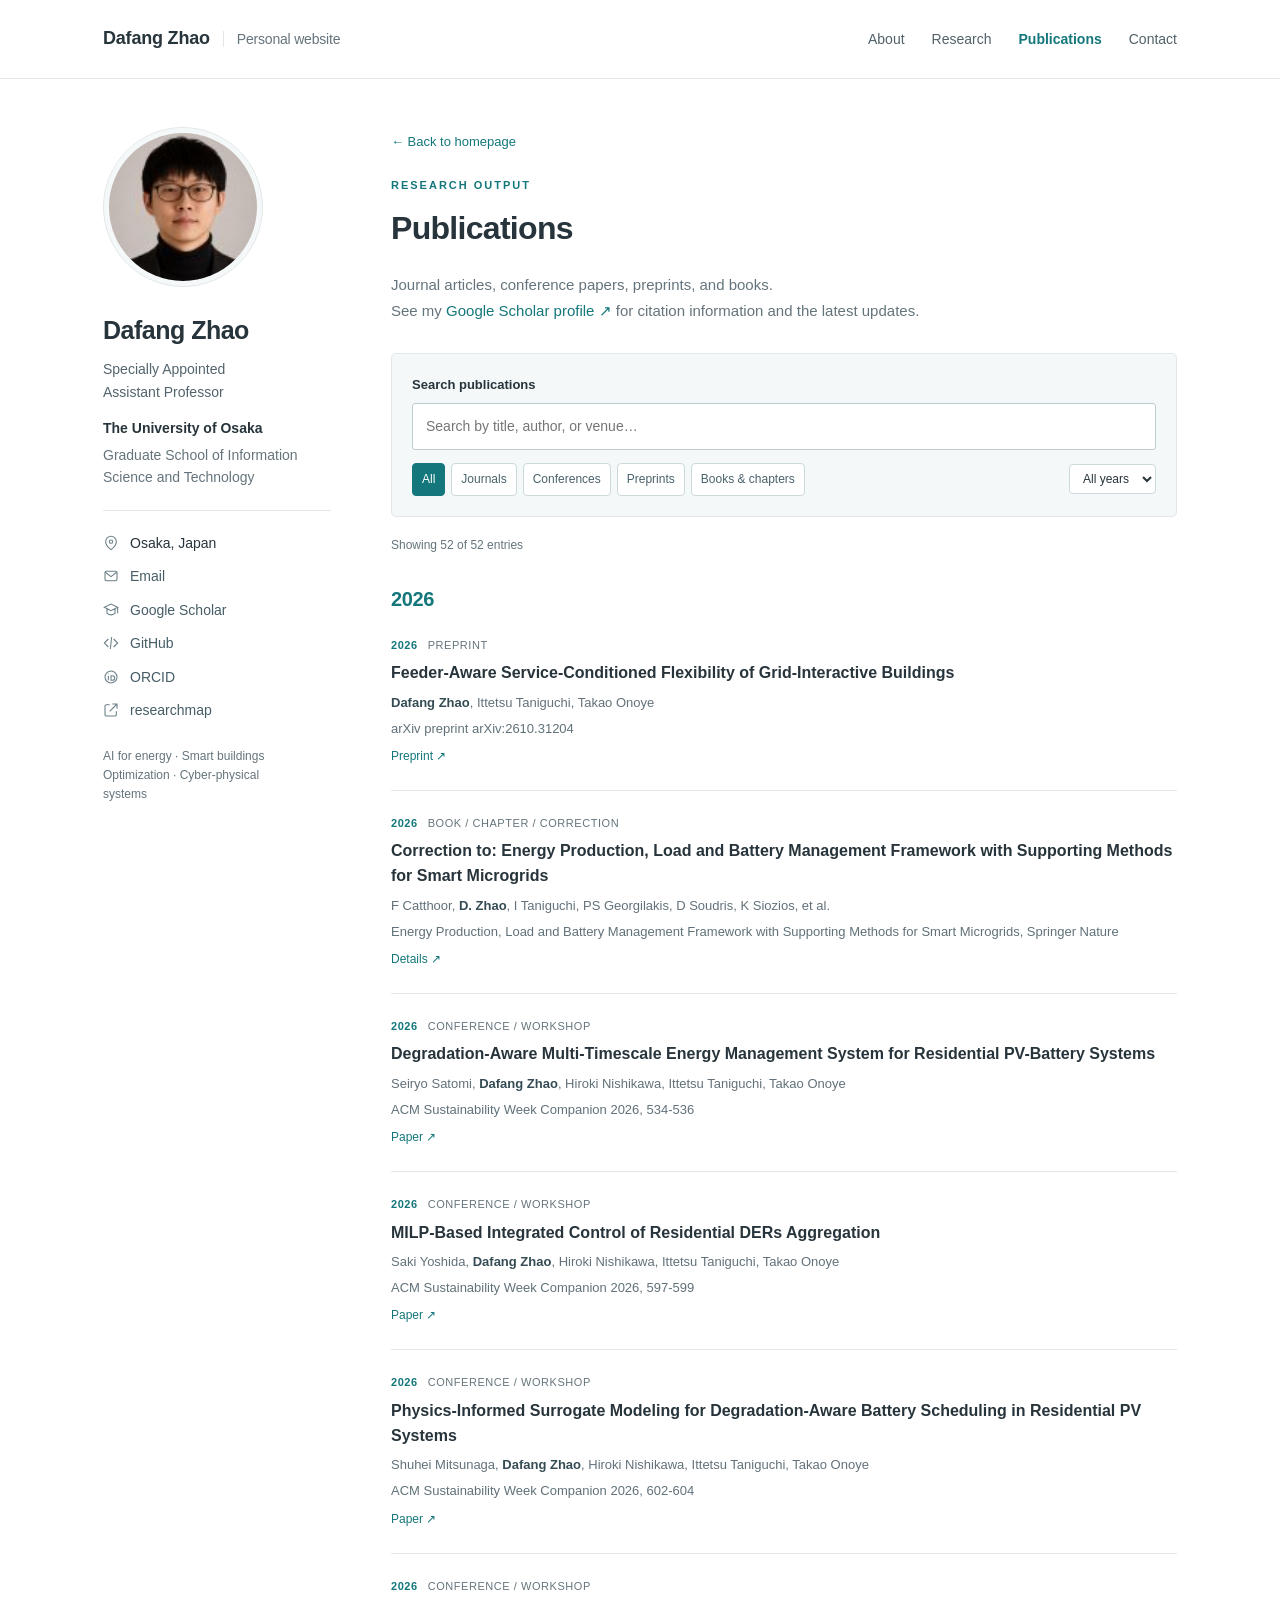
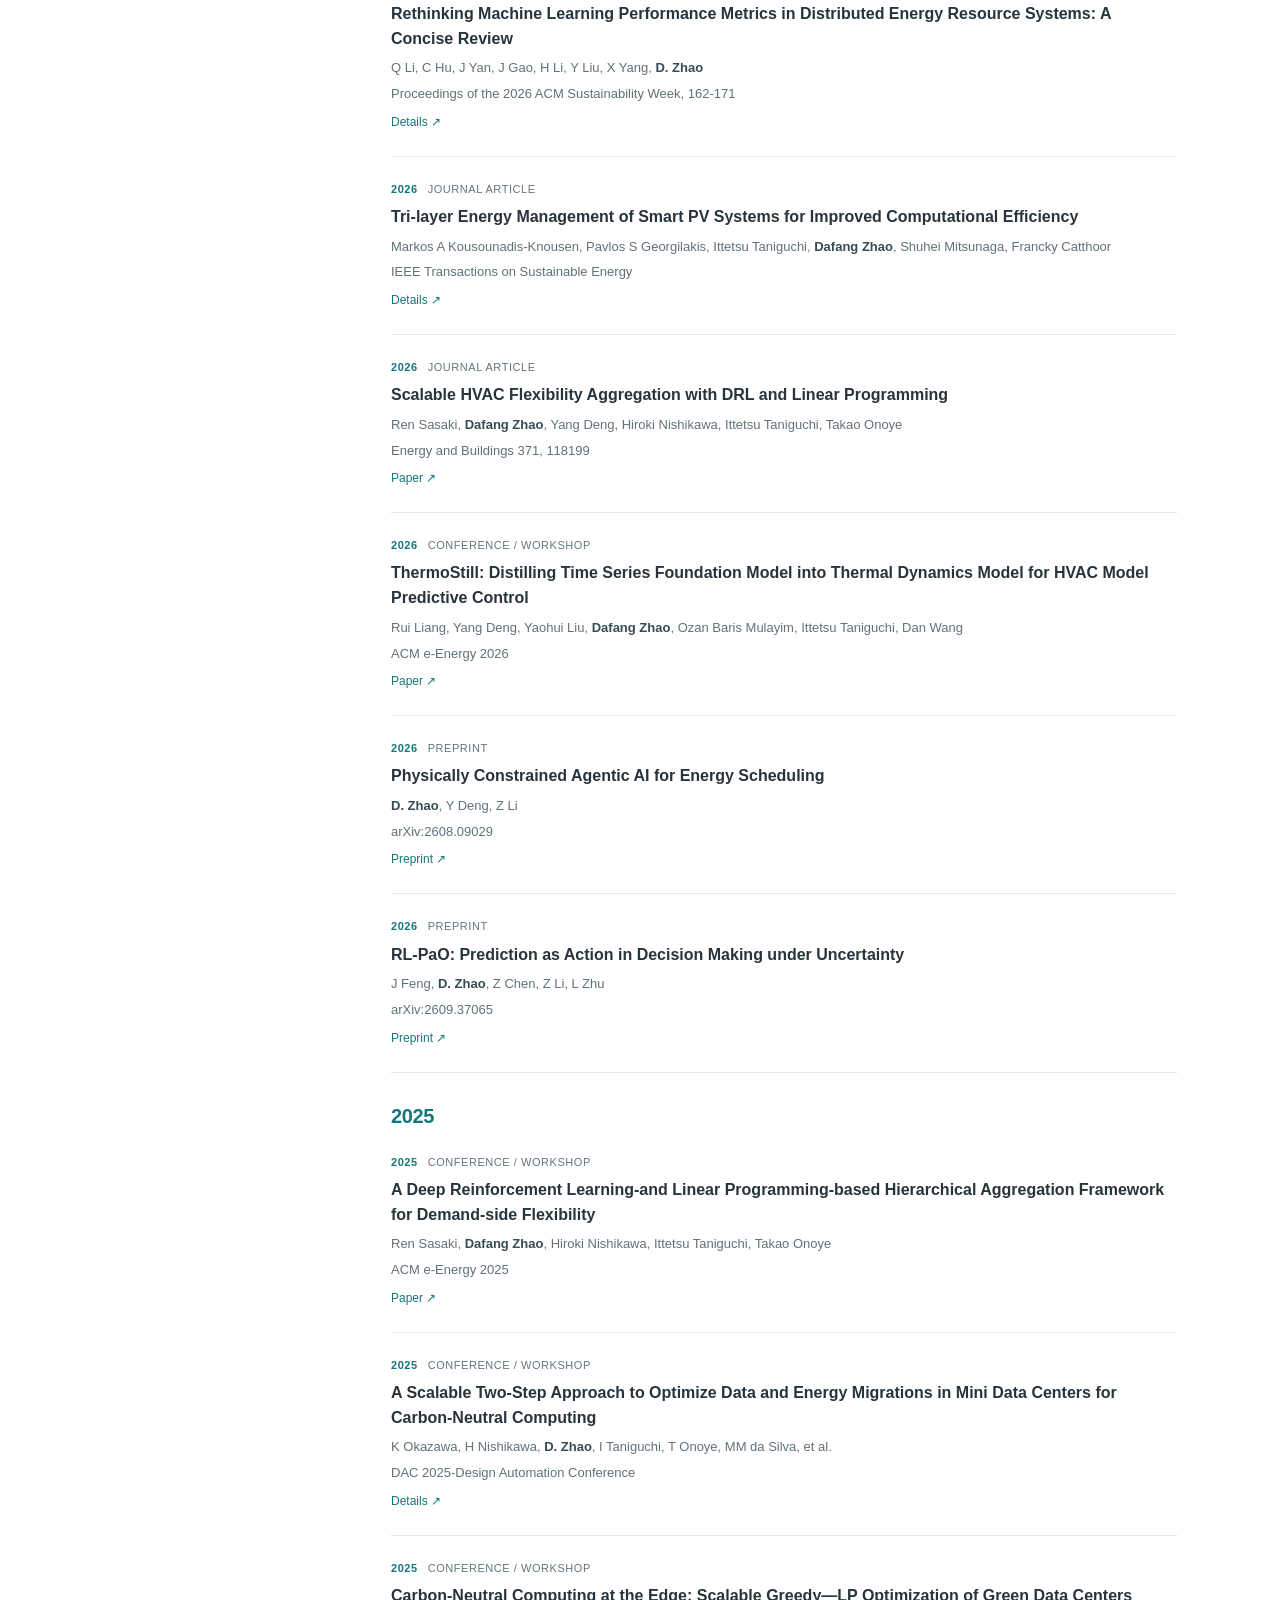
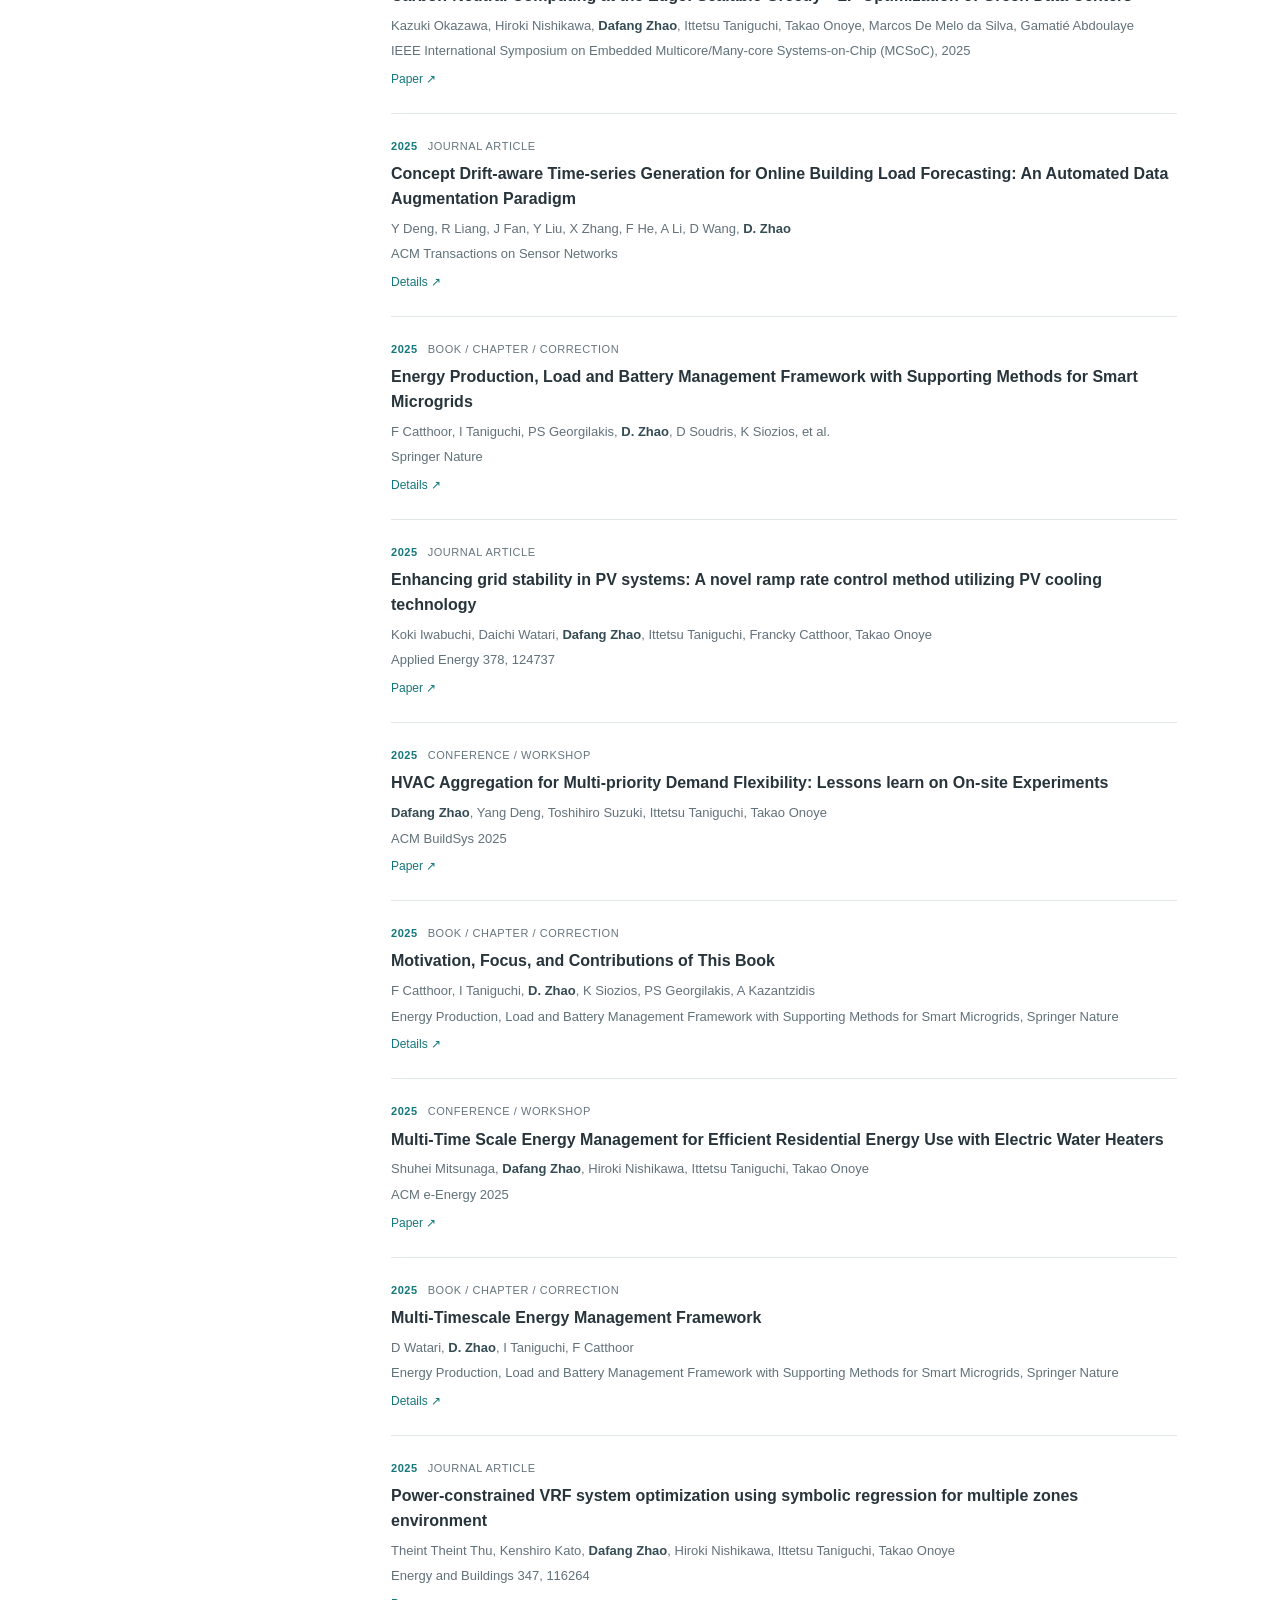
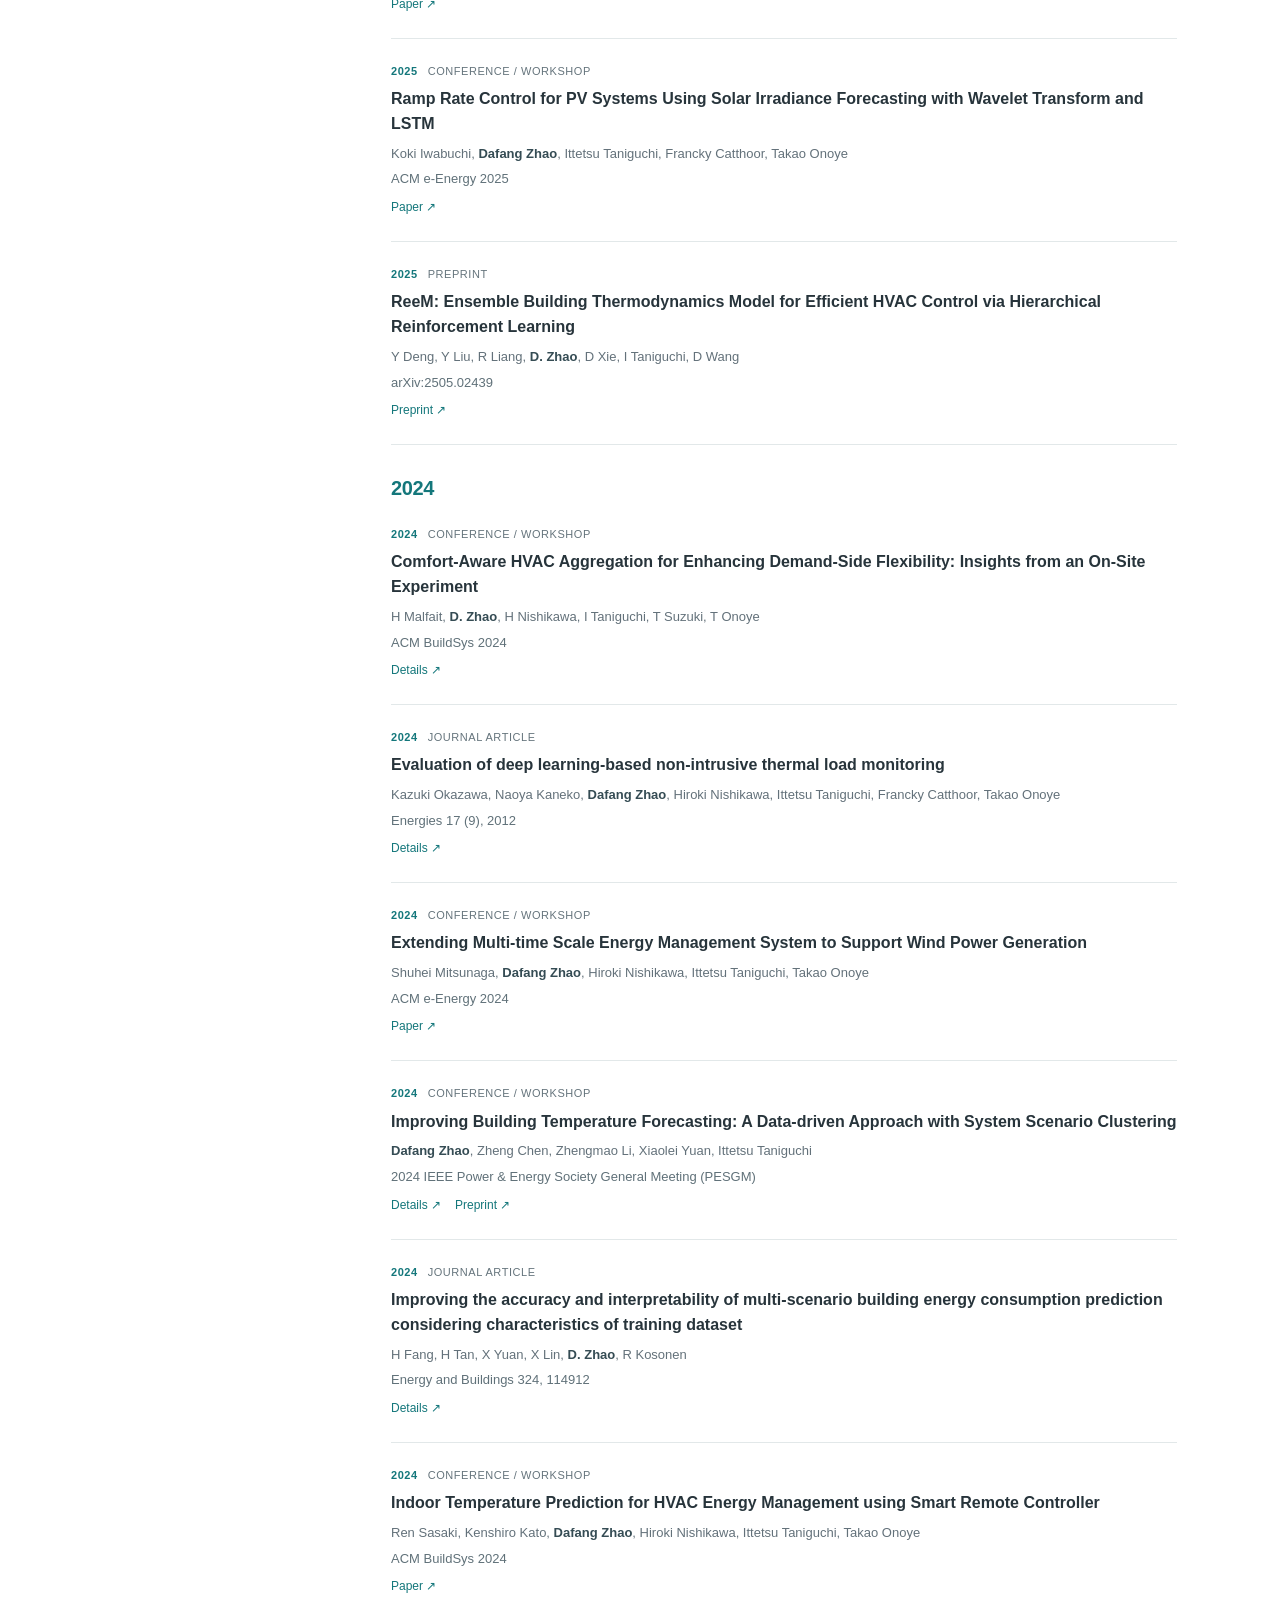
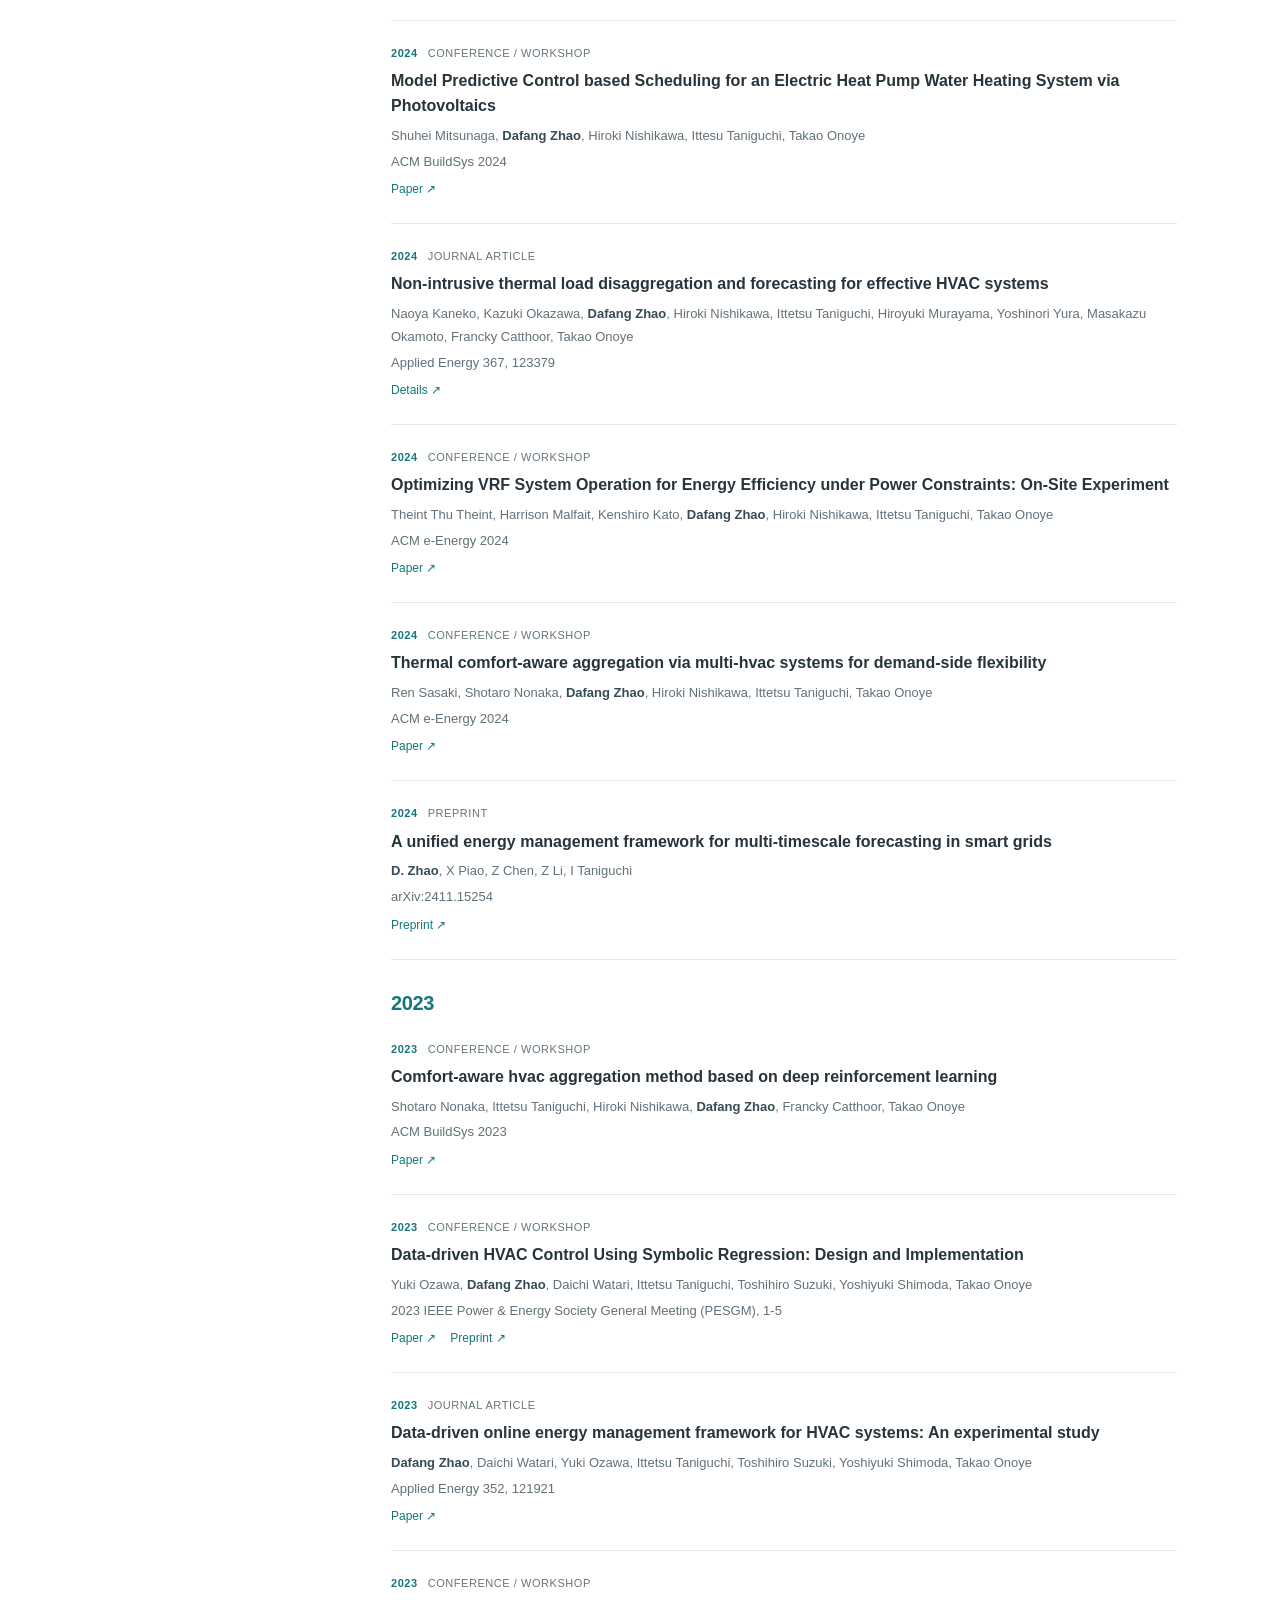
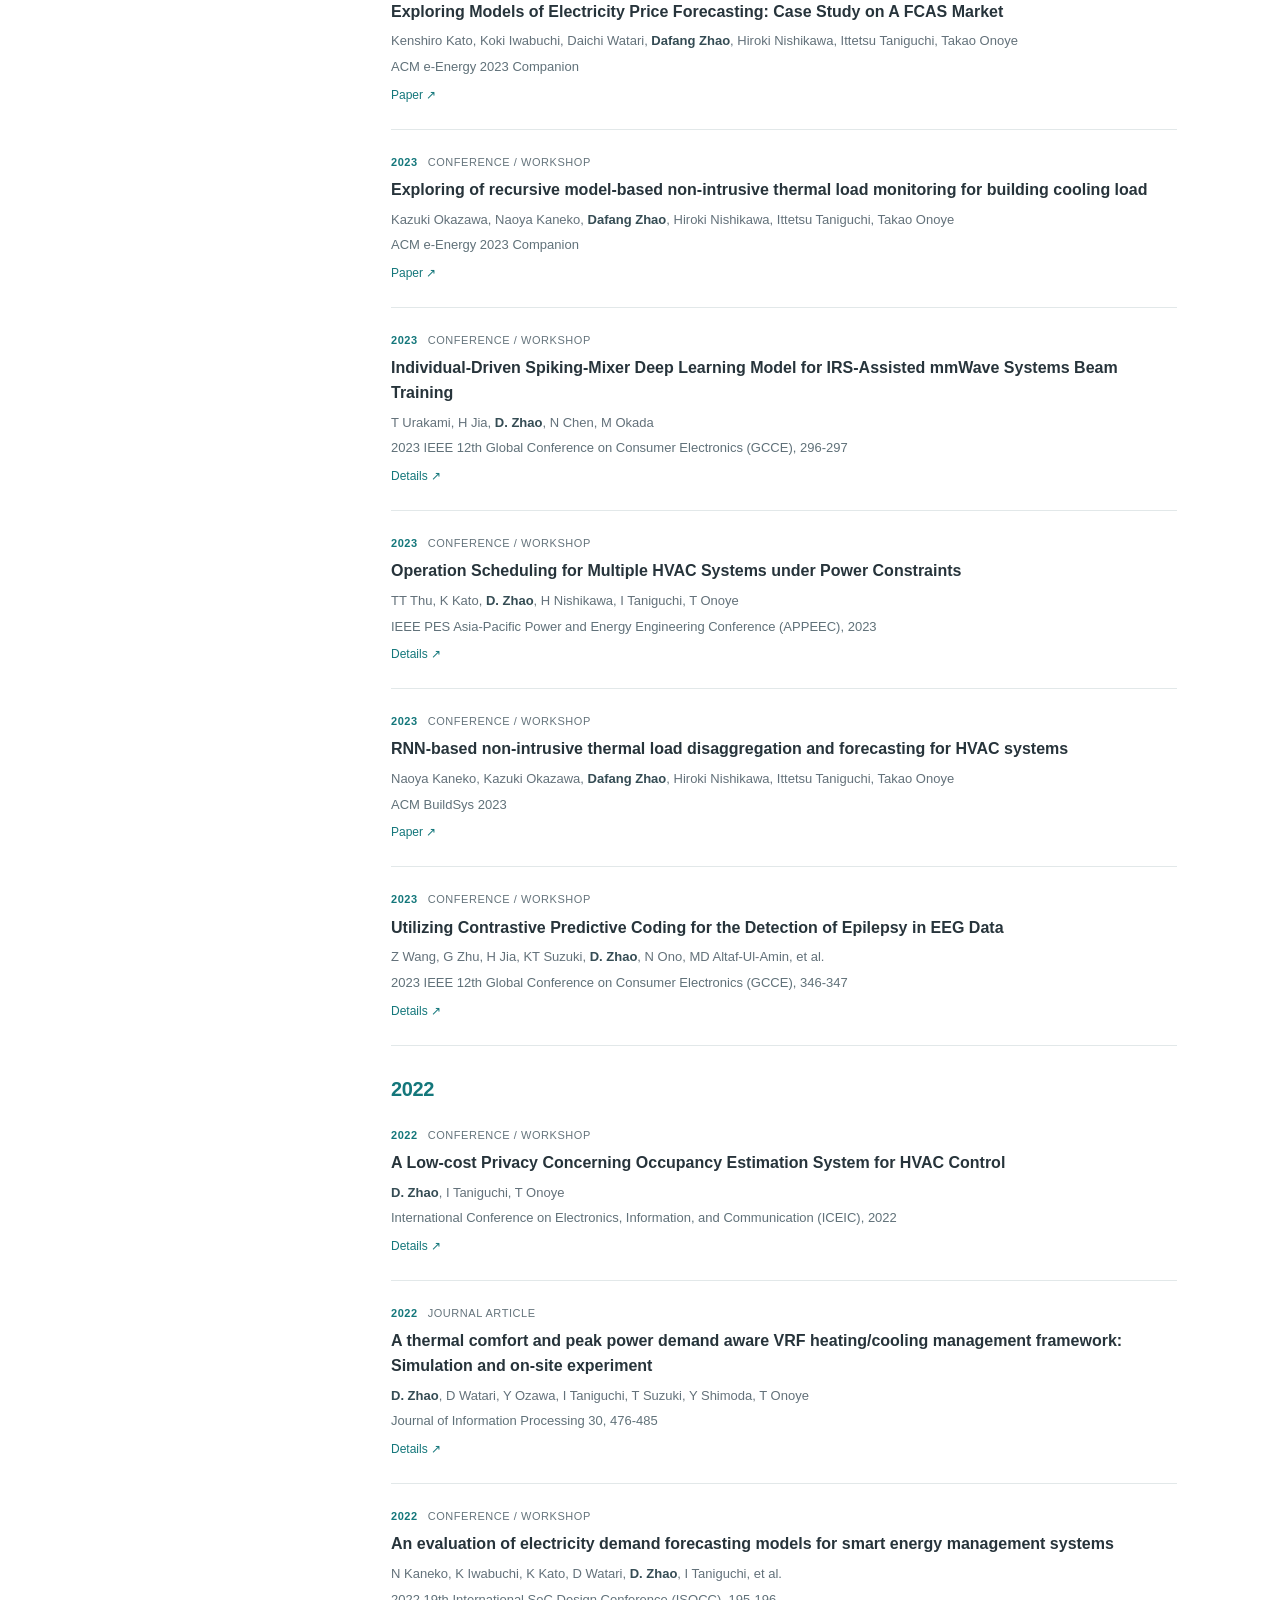
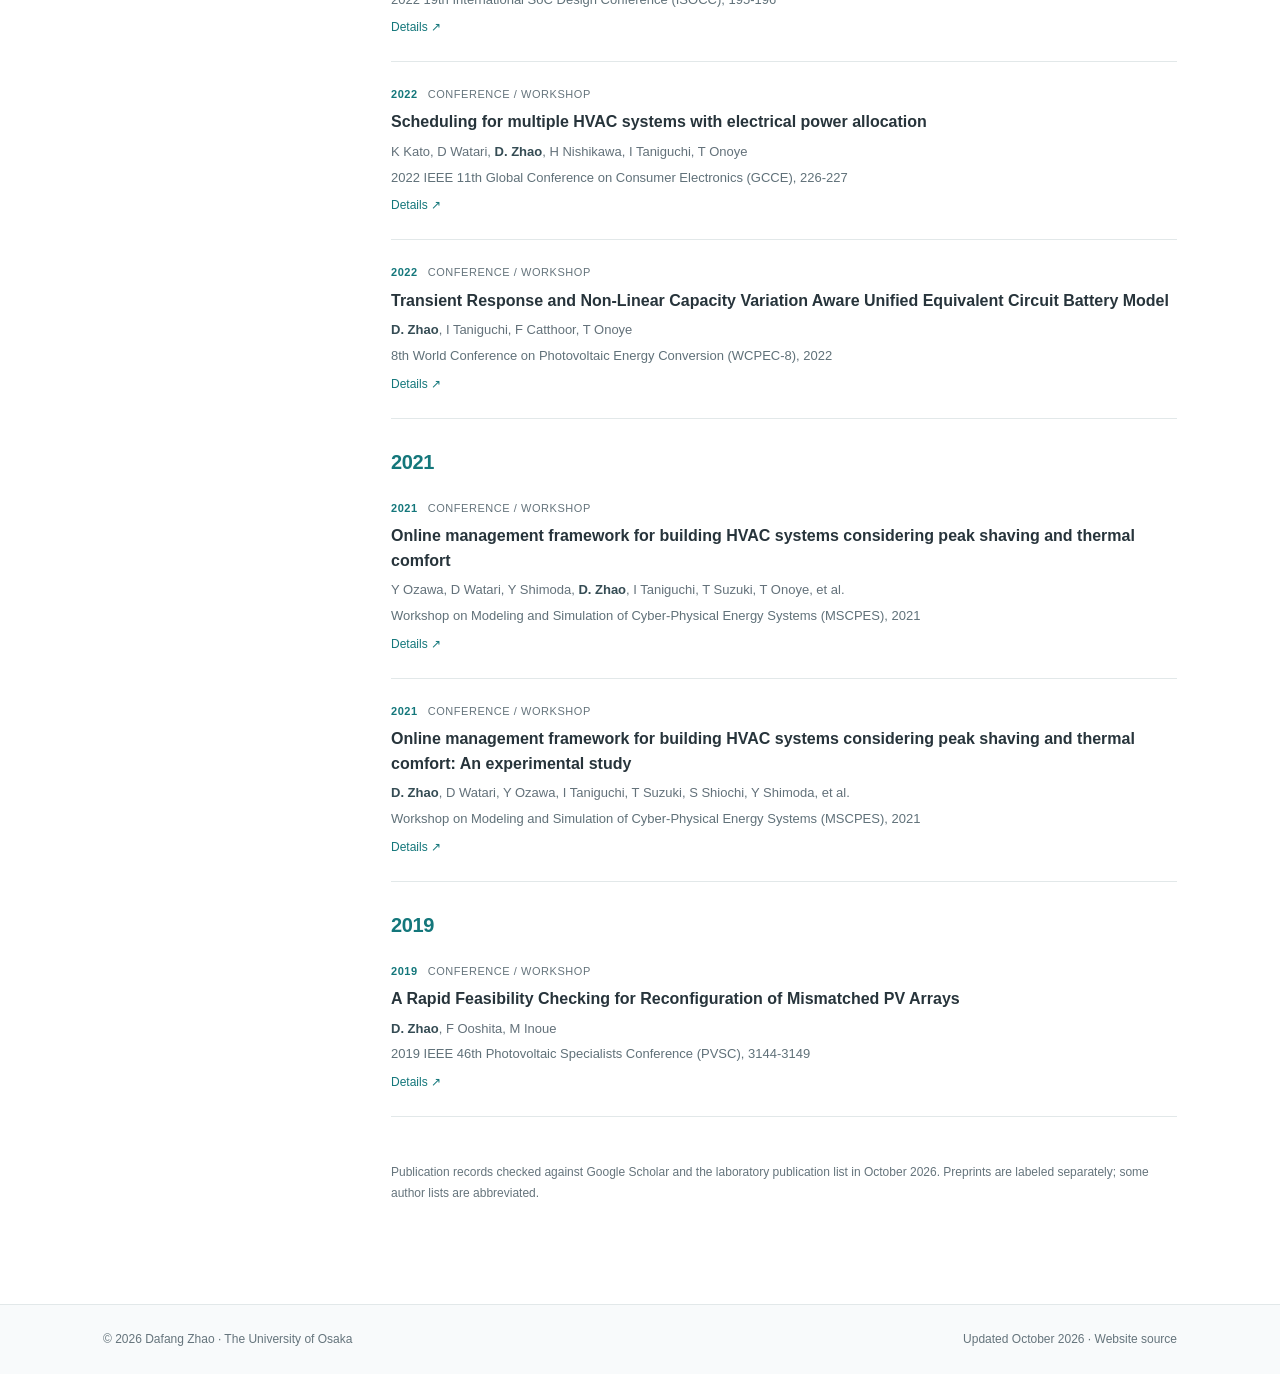
==== commit 25c2ce25: "add new publication" ====
--- a/publications.html
+++ b/publications.html
@@ -20,7 +20,11 @@
       <p class="sidebar-note">AI for energy · Smart buildings<br>Optimization · Cyber-physical systems</p>
     </aside><main class="content" id="main"><a class="back-link" href="index.html">← Back to homepage</a><p class="eyebrow">Research output</p><h1>Publications</h1><p class="page-intro">Journal articles, conference papers, preprints, and books.<br>See my <a href="https://scholar.google.com/citations?user=62711IsAAAAJ&amp;hl=en">Google Scholar profile ↗</a> for citation information and the latest updates.</p>
     <div class="publication-tools js-only"><label class="search-label" for="publication-search">Search publications</label><input class="search-input" type="search" id="publication-search" placeholder="Search by title, author, or venue…" autocomplete="off">
-    <div class="filter-row"><div class="type-filter" role="group" aria-label="Publication type"><button type="button" class="filter-button" data-filter="all" aria-pressed="true">All</button><button type="button" class="filter-button" data-filter="journal" aria-pressed="false">Journals</button><button type="button" class="filter-button" data-filter="conference" aria-pressed="false">Conferences</button><button type="button" class="filter-button" data-filter="preprint" aria-pressed="false">Preprints</button><button type="button" class="filter-button" data-filter="book" aria-pressed="false">Books & chapters</button></div><select class="year-select" id="publication-year" aria-label="Publication year"><option value="all">All years</option><option value="2026">2026</option><option value="2025">2025</option><option value="2024">2024</option><option value="2023">2023</option><option value="2022">2022</option><option value="2021">2021</option><option value="2019">2019</option></select></div></div><p class="results-status js-only" id="results-status" role="status" aria-live="polite">Showing 50 entries</p><section class="year-group" aria-labelledby="year-2026"><h2 class="year-heading" id="year-2026">2026</h2><ul class="pub-list"><li class="publication" data-type="book" data-year="2026">
+    <div class="filter-row"><div class="type-filter" role="group" aria-label="Publication type"><button type="button" class="filter-button" data-filter="all" aria-pressed="true">All</button><button type="button" class="filter-button" data-filter="journal" aria-pressed="false">Journals</button><button type="button" class="filter-button" data-filter="conference" aria-pressed="false">Conferences</button><button type="button" class="filter-button" data-filter="preprint" aria-pressed="false">Preprints</button><button type="button" class="filter-button" data-filter="book" aria-pressed="false">Books & chapters</button></div><select class="year-select" id="publication-year" aria-label="Publication year"><option value="all">All years</option><option value="2026">2026</option><option value="2025">2025</option><option value="2024">2024</option><option value="2023">2023</option><option value="2022">2022</option><option value="2021">2021</option><option value="2019">2019</option></select></div></div><p class="results-status js-only" id="results-status" role="status" aria-live="polite">Showing 52 entries</p><section class="year-group" aria-labelledby="year-2026"><h2 class="year-heading" id="year-2026">2026</h2><ul class="pub-list"><li class="publication" data-type="preprint" data-year="2026">
+      <div class="pub-kicker"><span class="year">2026</span><span>Preprint</span></div>
+      <h3><a href="https://arxiv.org/abs/2610.31204">Feeder-Aware Service-Conditioned Flexibility of Grid-Interactive Buildings</a></h3>
+      <p class="authors"><strong>Dafang Zhao</strong>, Ittetsu Taniguchi, Takao Onoye</p><p class="venue">arXiv preprint arXiv:2610.31204</p>
+      <div class="pub-links"><a href="https://arxiv.org/abs/2610.31204">Preprint ↗</a></div></li><li class="publication" data-type="book" data-year="2026">
       <div class="pub-kicker"><span class="year">2026</span><span>Book / chapter / correction</span></div>
       <h3><a href="https://scholar.google.com/citations?view_op=view_citation&amp;hl=en&amp;user=62711IsAAAAJ&amp;cstart=20&amp;pagesize=80&amp;citation_for_view=62711IsAAAAJ:bEWYMUwI8FkC">Correction to: Energy Production, Load and Battery Management Framework with Supporting Methods for Smart Microgrids</a></h3>
       <p class="authors">F Catthoor, <strong>D. Zhao</strong>, I Taniguchi, PS Georgilakis, D Soudris, K Siozios, et al.</p><p class="venue">Energy Production, Load and Battery Management Framework with Supporting Methods for Smart Microgrids, Springer Nature</p>
@@ -41,6 +45,10 @@
       <h3><a href="https://scholar.google.com/citations?view_op=view_citation&amp;hl=en&amp;user=62711IsAAAAJ&amp;cstart=20&amp;pagesize=80&amp;citation_for_view=62711IsAAAAJ:maZDTaKrznsC">Rethinking Machine Learning Performance Metrics in Distributed Energy Resource Systems: A Concise Review</a></h3>
       <p class="authors">Q Li, C Hu, J Yan, J Gao, H Li, Y Liu, X Yang, <strong>D. Zhao</strong></p><p class="venue">Proceedings of the 2026 ACM Sustainability Week, 162-171</p>
       <div class="pub-links"><a href="https://scholar.google.com/citations?view_op=view_citation&amp;hl=en&amp;user=62711IsAAAAJ&amp;cstart=20&amp;pagesize=80&amp;citation_for_view=62711IsAAAAJ:maZDTaKrznsC">Details ↗</a></div></li><li class="publication" data-type="journal" data-year="2026">
+      <div class="pub-kicker"><span class="year">2026</span><span>Journal article</span></div>
+      <h3><a href="https://scholar.google.com/citations?view_op=view_citation&amp;hl=zh-CN&amp;user=62711IsAAAAJ&amp;sortby=pubdate&amp;citation_for_view=62711IsAAAAJ:O3NaXMp0MMsC">Tri-layer Energy Management of Smart PV Systems for Improved Computational Efficiency</a></h3>
+      <p class="authors">Markos A Kousounadis-Knousen, Pavlos S Georgilakis, Ittetsu Taniguchi, <strong>Dafang Zhao</strong>, Shuhei Mitsunaga, Francky Catthoor</p><p class="venue">IEEE Transactions on Sustainable Energy</p>
+      <div class="pub-links"><a href="https://scholar.google.com/citations?view_op=view_citation&amp;hl=zh-CN&amp;user=62711IsAAAAJ&amp;sortby=pubdate&amp;citation_for_view=62711IsAAAAJ:O3NaXMp0MMsC">Details ↗</a></div></li><li class="publication" data-type="journal" data-year="2026">
       <div class="pub-kicker"><span class="year">2026</span><span>Journal article</span></div>
       <h3><a href="https://doi.org/10.1016/j.enbuild.2026.118199">Scalable HVAC Flexibility Aggregation with DRL and Linear Programming</a></h3>
       <p class="authors">Ren Sasaki, <strong>Dafang Zhao</strong>, Yang Deng, Hiroki Nishikawa, Ittetsu Taniguchi, Takao Onoye</p><p class="venue">Energy and Buildings 371, 118199</p>
